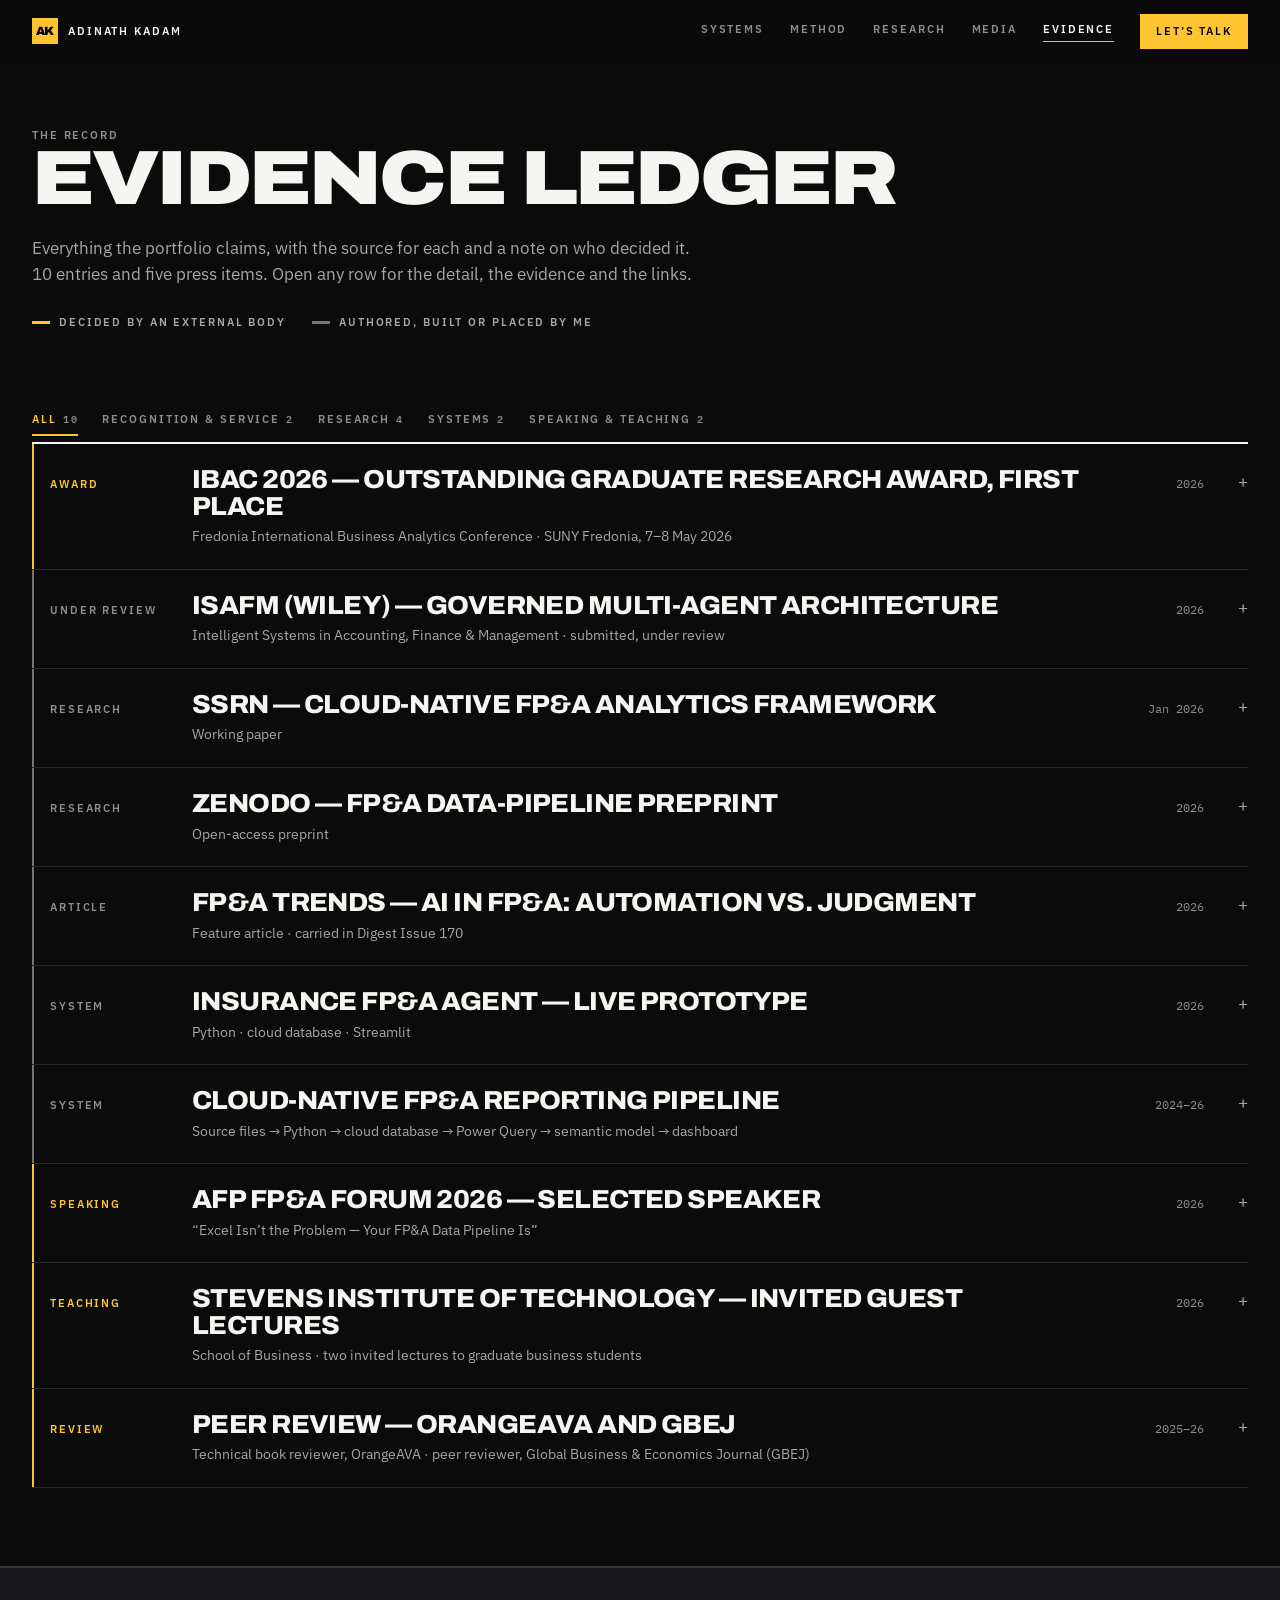
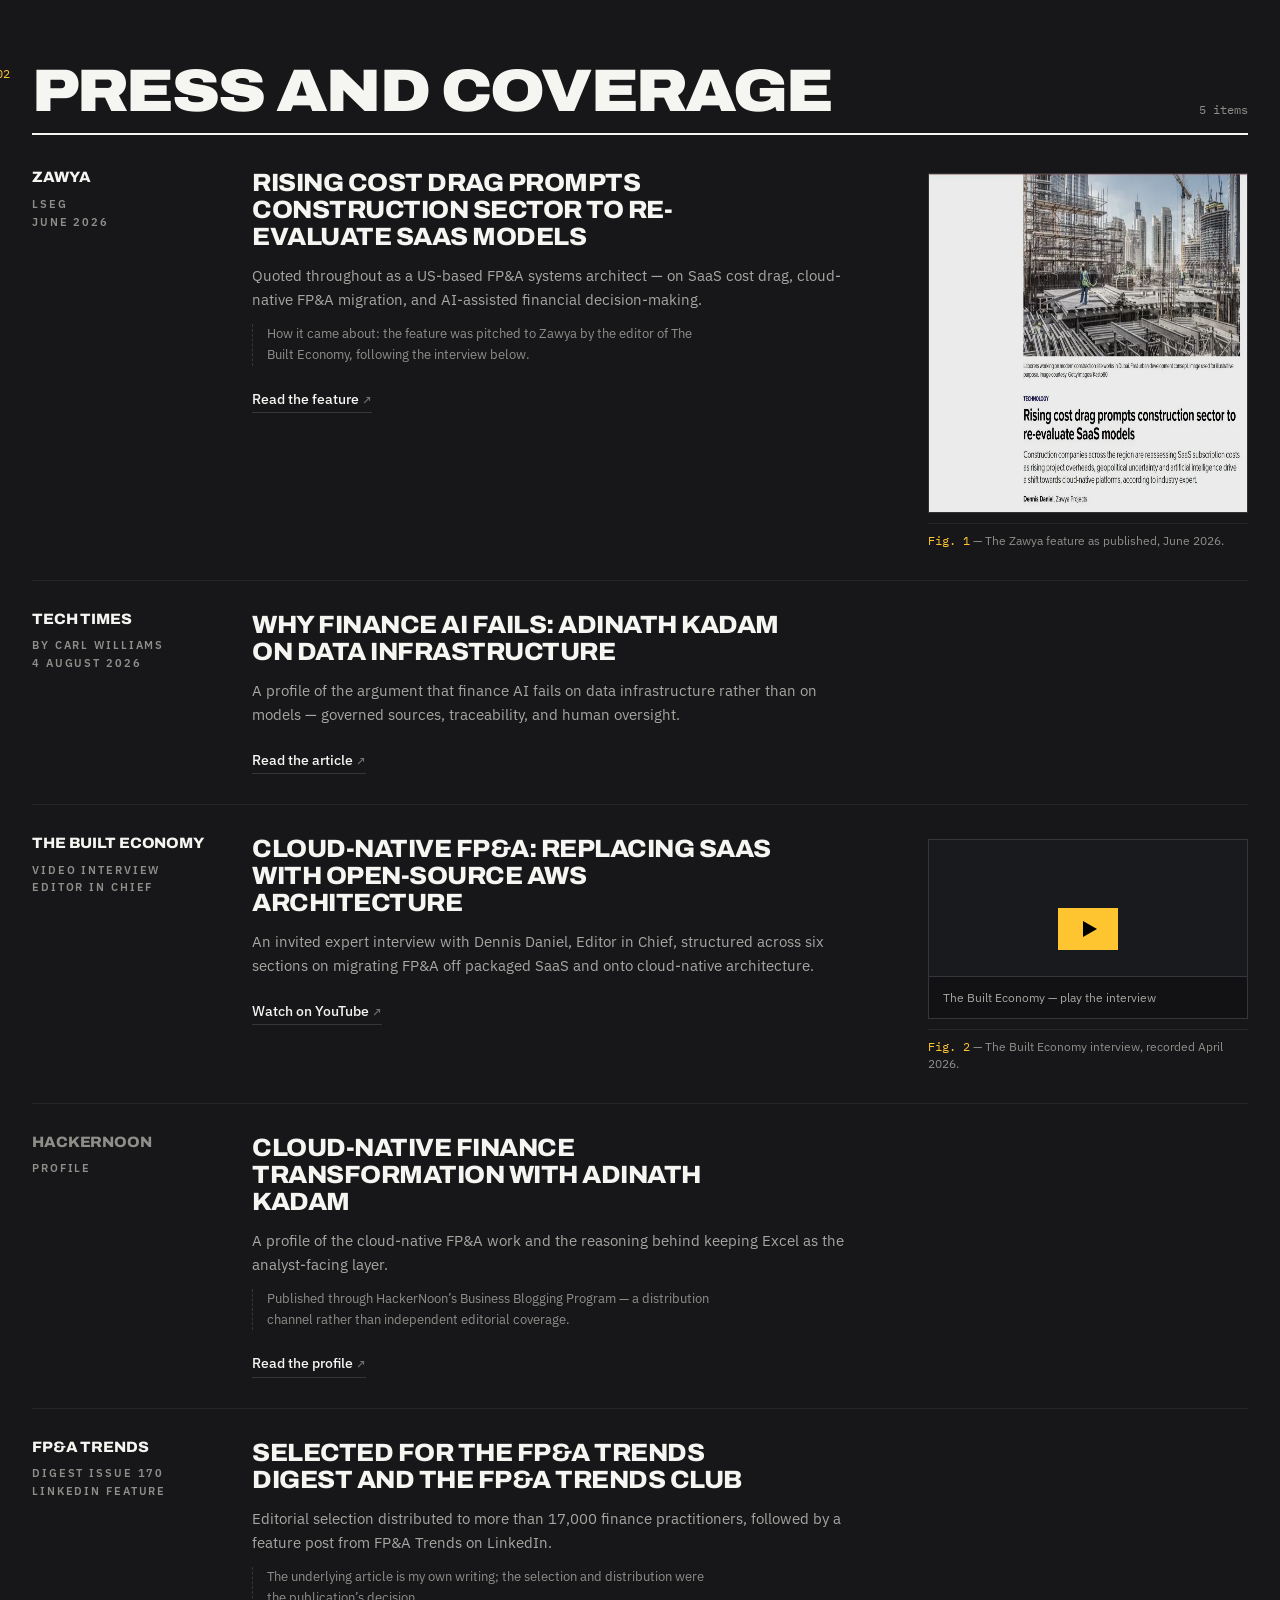
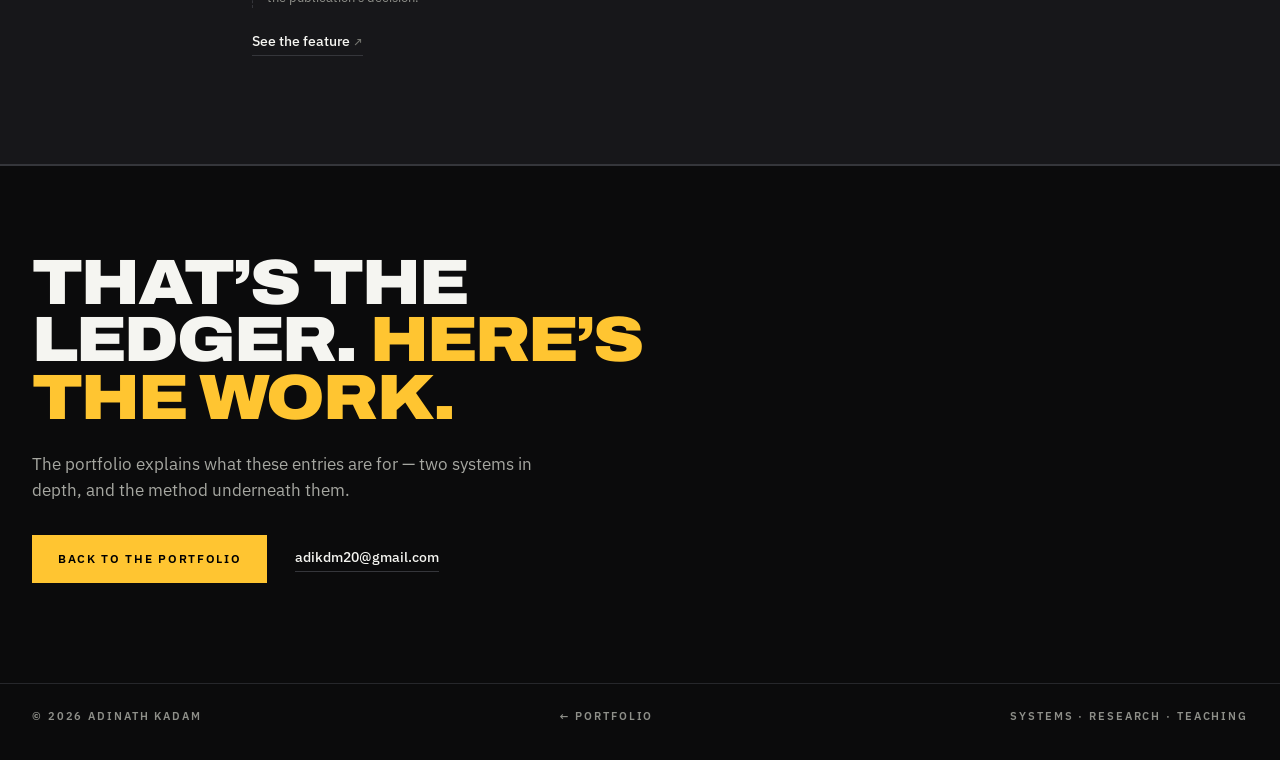
==== record.html @ e9a18063 "Rebuild portfolio: thesis-led homepage, two case studies, evidence ledger Split into index.html and " ====
<!DOCTYPE html>
<html lang="en">
<head>
<meta charset="UTF-8">
<meta name="viewport" content="width=device-width, initial-scale=1.0">
<title>Evidence ledger — Adinath Kadam</title>
<meta name="description" content="The complete record behind adinathkadam.github.io — every award, publication, system, lecture, review appointment and press item, with the evidence for each and who decided it.">
<meta name="author" content="Adinath Kadam">
<meta name="robots" content="index,follow">
<meta property="og:title" content="Evidence ledger — Adinath Kadam">
<meta property="og:description" content="Every claim on the portfolio, with its source and who decided it.">
<meta name="theme-color" content="#0B0B0C">
<!--
  ─────────────────────────────────────────────────────────────
  record.html — the evidence ledger.
  Content lives in files/data.js and is shared with index.html.
  This is where the detailed provenance belongs; the home page
  leads with relevance and links here.
  ─────────────────────────────────────────────────────────────
-->
<link rel="preconnect" href="https://fonts.googleapis.com">
<link rel="preconnect" href="https://fonts.gstatic.com" crossorigin>
<link href="https://fonts.googleapis.com/css2?family=Archivo:wdth,wght@100..125,600..900&family=IBM+Plex+Mono:wght@400;500&family=IBM+Plex+Sans:ital,wght@0,400;0,500;0,600;1,400&display=swap" rel="stylesheet">
<link rel="stylesheet" href="files/site.css">
</head>
<body>
<a class="skip" href="#main">Skip to content</a>

<nav id="nav"><div class="nav-in">
  <a href="index.html" class="mark"><i>AK</i><span>Adinath Kadam</span></a>
  <div class="nav-links">
    <a href="index.html#systems">Systems</a><a href="index.html#method">Method</a>
    <a href="index.html#research">Research</a><a href="index.html#media">Media</a>
    <a href="record.html" aria-current="page">Evidence</a>
  </div>
  <a href="index.html#contact" class="nav-cta">Let’s talk</a>
</div></nav>

<main id="main">

<div class="wrap">
  <header class="ledger-hd">
    <p class="lab">The record</p>
    <h1>Evidence ledger</h1>
    <p class="sub">Everything the portfolio claims, with the source for each and a note on who decided it. <span id="recCount">10</span> entries and five press items. Open any row for the detail, the evidence and the links.</p>
    <div class="keys">
      <span class="key"><i style="background:var(--volt)"></i>Decided by an external body</span>
      <span class="key"><i style="background:var(--chalk-3)"></i>Authored, built or placed by me</span>
    </div>
  </header>
</div>

<div class="wrap"><section class="sec" id="index-sec" style="padding-top:40px">
  <div class="filters" id="filters" role="group" aria-label="Filter the record"></div>
  <div class="index" id="index"></div>
</section></div>

<div class="band"><div class="wrap"><section class="sec" id="press">
  <div class="press-hd">
    <div><span class="idx">02</span><h2>Press and coverage</h2></div>
    <span class="cnt" id="pressCount"></span>
  </div>
  <div id="pressList"></div>
</section></div></div>

<div class="wrap"><section class="contact" id="back" style="border-top:0">
  <h2>That’s the ledger. <em>Here’s the work.</em></h2>
  <p>The portfolio explains what these entries are for — two systems in depth, and the method underneath them.</p>
  <div class="actions">
    <a href="index.html" class="act">Back to the portfolio</a>
    <a href="mailto:adikdm20@gmail.com" class="lnk">adikdm20@gmail.com</a>
  </div>
</section></div>

</main>

<footer><div class="foot-in">
  <span>© 2026 Adinath Kadam</span>
  <span><a href="index.html">← Portfolio</a></span>
  <span>Systems · Research · Teaching</span>
</div></footer>

<script src="files/data.js"></script>
<script src="files/app.js"></script>
</body>
</html>
---- files/site.css ----
/* ═══════════════════════════════════════════════════════════
   adinathkadam.github.io/Portfolio — shared stylesheet
   Loaded by index.html and record.html.

   TYPE DISCIPLINE — keep this if you edit:
   Archivo        display only, uppercase, heavy
   IBM Plex Sans  everything read as language, labels included
   IBM Plex Mono  numerals and codes only
   ═══════════════════════════════════════════════════════════ */

:root{
  --void:#0B0B0C;
  --panel:#121214;
  --panel-2:#191A1D;
  --panel-3:#1F2024;
  --line:#26272B;
  --line-2:#35363B;
  --chalk:#F5F5F1;
  --chalk-2:#A6A7A1;   /* 8.1:1  */
  --chalk-2b:#8E8F89;  /* 6.0:1 — anything under 14px */
  --chalk-3:#74756F;   /* 4.2:1 — inert marks only     */
  --volt:#FFC531;      /* 12.4:1 */
  --volt-deep:#B98708;
  --focus:#FFC531;

  --f-disp:'Archivo','Helvetica Neue',Arial,sans-serif;
  --f-sans:'IBM Plex Sans',-apple-system,BlinkMacSystemFont,'Segoe UI',sans-serif;
  --f-num:'IBM Plex Mono',ui-monospace,'SF Mono',Menlo,monospace;

  --col:1280px;
  --pad:32px;
  --lab:10.5px; --lab-t:.18em;
}

*,*::before,*::after{box-sizing:border-box;margin:0;padding:0}
html{scroll-behavior:smooth}
body{
  background:var(--void);color:var(--chalk);
  font-family:var(--f-sans);font-size:16px;line-height:1.6;
  -webkit-font-smoothing:antialiased;overflow-x:clip;
}
img{max-width:100%;display:block}
[hidden]{display:none!important}   /* .act sets display:inline-block, which would beat the UA rule */
a{color:inherit;text-decoration:none}
button{font:inherit;color:inherit;background:none;border:none;cursor:pointer}
::selection{background:var(--volt);color:#000}
:focus-visible{outline:2px solid var(--focus);outline-offset:3px}
.skip{position:absolute;left:-9999px;top:0;background:var(--panel-2);padding:12px 18px;z-index:300}
.skip:focus{left:12px;top:12px}
.wrap{max-width:var(--col);margin:0 auto;padding:0 var(--pad)}
.lab{font-size:var(--lab);font-weight:600;letter-spacing:var(--lab-t);text-transform:uppercase;color:var(--chalk-2b);line-height:1.5}
.num{font-family:var(--f-num);font-variant-numeric:tabular-nums}
.hd{font-family:var(--f-disp);font-weight:900;font-stretch:112%;text-transform:uppercase;letter-spacing:-.03em;line-height:.92}

/* ── masthead ─────────────────────────────────────────────── */
nav{position:fixed;inset:0 0 auto;z-index:200;background:rgba(11,11,12,.95);backdrop-filter:blur(12px);border-bottom:1px solid transparent;transition:border-color .2s}
nav.stuck{border-bottom-color:var(--line)}
.nav-in{max-width:var(--col);margin:0 auto;padding:14px var(--pad);display:flex;align-items:center;gap:26px}
.mark{display:flex;align-items:center;gap:10px;margin-right:auto}
.mark i{width:26px;height:26px;display:grid;place-items:center;background:var(--volt);color:#000;font-family:var(--f-disp);font-weight:900;font-size:12px;letter-spacing:-.03em;font-style:normal}
.mark span{font-size:var(--lab);font-weight:600;letter-spacing:var(--lab-t);text-transform:uppercase}
.nav-links{display:flex;gap:26px}
.nav-links a{font-size:var(--lab);font-weight:600;letter-spacing:var(--lab-t);text-transform:uppercase;color:var(--chalk-2b);padding-bottom:3px;border-bottom:1px solid transparent;transition:.16s}
.nav-links a:hover,.nav-links a[aria-current="page"]{color:var(--chalk);border-bottom-color:var(--volt)}
.nav-cta{background:var(--volt);color:#000;padding:9px 16px;font-size:var(--lab);font-weight:600;letter-spacing:var(--lab-t);text-transform:uppercase;transition:.16s}
.nav-cta:hover{background:var(--chalk)}
@media(max-width:900px){
  .nav-in{flex-wrap:wrap;padding:11px var(--pad) 0;gap:12px}
  .nav-links{order:3;width:100%;gap:18px;overflow-x:auto;padding:10px var(--pad);margin:0 calc(var(--pad) * -1);scrollbar-width:none;
    -webkit-mask-image:linear-gradient(to right,#000 88%,transparent);mask-image:linear-gradient(to right,#000 88%,transparent)}
  .nav-links::-webkit-scrollbar{display:none}
  .nav-links a{white-space:nowrap}
  .nav-links a.wide-only{display:none}
  .nav-links.at-end{-webkit-mask-image:none;mask-image:none}
}
@media(max-width:600px){:root{--pad:20px}}

/* ── actions ──────────────────────────────────────────────── */
.act{display:inline-block;background:var(--volt);color:#000;padding:14px 26px;font-size:12px;font-weight:600;letter-spacing:.14em;text-transform:uppercase;transition:.16s}
.act:hover{background:var(--chalk)}
.act.ghost{background:none;color:var(--chalk);box-shadow:inset 0 0 0 1px rgba(255,197,49,.72)}
.act.ghost:hover{box-shadow:inset 0 0 0 1px var(--volt);color:var(--volt)}
.lnk{display:inline-block;font-size:14px;font-weight:500;border-bottom:1px solid var(--line-2);padding-bottom:2px;transition:.16s}
.lnk:hover{color:var(--volt);border-bottom-color:var(--volt)}
.lnk .x{color:var(--chalk-3);font-size:12px}
.lnk:hover .x{color:var(--volt)}
.actions{display:flex;flex-wrap:wrap;gap:14px 28px;align-items:center}

/* ── section furniture ────────────────────────────────────── */
section{scroll-margin-top:78px}
@media(max-width:900px){section{scroll-margin-top:118px}}
.sec{padding:96px 0 78px}
.sec-hd{position:relative;margin-bottom:40px}
.sec-hd .idx{font-family:var(--f-num);font-size:12px;color:var(--volt);display:block;margin-bottom:12px}
@media(min-width:1160px){.sec-hd .idx{position:absolute;left:-36px;top:8px;margin:0}}
.sec-hd h2{font-family:var(--f-disp);font-weight:900;font-stretch:112%;text-transform:uppercase;font-size:clamp(30px,5vw,60px);line-height:.92;letter-spacing:-.03em;max-width:18ch}
.sec-hd .sub{font-size:15.5px;color:var(--chalk-2);max-width:62ch;margin-top:16px}
@media(max-width:700px){.sec{padding:62px 0 50px}}
.band{background:#17171A;border-block:2px solid var(--line-2)}

/* ── figures ──────────────────────────────────────────────── */
.fg{margin:0;max-width:540px}
.fg img{width:auto;max-width:100%;max-height:340px;border:1px solid var(--line-2);filter:saturate(.85) brightness(.92)}
.fg figcaption{margin-top:10px;font-size:12px;color:var(--chalk-2b);line-height:1.45;padding-top:8px;border-top:1px solid var(--line)}
.fg figcaption b{font-family:var(--f-num);font-weight:400;color:var(--volt)}
.yt{position:relative;aspect-ratio:16/9;width:100%;display:block;padding:0;overflow:hidden;border:1px solid var(--line-2);background:var(--panel-2);cursor:pointer}
.yt img{width:100%;height:100%;object-fit:cover;border:0}
.yt-play{position:absolute;inset:0;display:grid;place-items:center}
.yt-play i{width:60px;height:42px;background:var(--volt);display:grid;place-items:center;transition:.16s}
.yt-play i::after{content:"";width:0;height:0;border-style:solid;border-width:8px 0 8px 14px;border-color:transparent transparent transparent #000;margin-left:3px}
.yt:hover .yt-play i{transform:scale(1.08)}
.yt-fallback{display:none;position:absolute;left:0;right:0;bottom:0;padding:11px 14px;font-size:12px;color:var(--chalk-2);background:var(--panel);border-top:1px solid var(--line-2);text-align:left}
.yt.nothumb .yt-fallback{display:block}
.video{position:relative;aspect-ratio:16/9;border:1px solid var(--line-2);background:#000;max-width:540px}
.video iframe{position:absolute;inset:0;width:100%;height:100%;border:0}

/* ── footer ───────────────────────────────────────────────── */
footer{border-top:1px solid var(--line);margin-top:60px}
.foot-in{max-width:var(--col);margin:0 auto;padding:24px var(--pad) 36px;display:flex;flex-wrap:wrap;gap:12px 26px;justify-content:space-between;font-size:var(--lab);font-weight:600;letter-spacing:var(--lab-t);text-transform:uppercase;color:var(--chalk-2b)}
.foot-in a:hover{color:var(--volt)}

@media(prefers-reduced-motion:reduce){
  *,*::before,*::after{transition:none!important;animation:none!important}
  html{scroll-behavior:auto}
}

/* ═══ HOME ═════════════════════════════════════════════════ */

/* hero — the thesis leads, the name identifies */
.hero{position:relative}
.hero-stage{position:relative;overflow:hidden;padding:118px 0 68px}
.hero-stage>.wrap{position:relative;z-index:1}
.hero-copy{max-width:min(63%,780px)}
.hero h1{
  font-family:var(--f-disp);font-weight:900;font-stretch:116%;text-transform:uppercase;
  font-size:clamp(34px,5vw,64px);line-height:.95;letter-spacing:-.03em;margin:18px 0 0;
}
.hero h1 em{font-style:normal;color:var(--volt)}
.byline{margin-top:26px;padding-top:16px;border-top:1px solid var(--line)}
.byline .who{font-family:var(--f-disp);font-weight:800;font-stretch:104%;text-transform:uppercase;font-size:clamp(15px,1.5vw,19px);letter-spacing:-.01em}
.byline .what{margin-top:7px;font-size:14px;color:var(--chalk-2)}
.hero-lead{margin-top:22px;font-size:17.5px;line-height:1.55;color:var(--chalk-2);max-width:56ch}
.hero-lead b{color:var(--chalk);font-weight:500}
.hero-foot{display:flex;flex-wrap:wrap;gap:30px 52px;align-items:center;margin-top:34px}
.creds{list-style:none;display:grid;gap:8px;border-left:2px solid var(--volt);padding-left:16px}
.creds li{font-size:13.5px;color:var(--chalk-2);line-height:1.35}
.creds b{display:block;font-size:var(--lab);font-weight:600;letter-spacing:var(--lab-t);text-transform:uppercase;color:var(--chalk)}
.figure-plate{position:absolute;right:0;top:0;bottom:0;width:min(50%,700px);z-index:0;overflow:hidden}
.figure-plate img{
  width:100%;height:100%;object-fit:cover;object-position:58% 14%;
  filter:grayscale(1) contrast(1.2) brightness(.58);
  -webkit-mask-image:linear-gradient(to right,transparent 0,#000 50%);
  mask-image:linear-gradient(to right,transparent 0,#000 50%);
}
.figure-plate::after{content:"";position:absolute;inset:0;pointer-events:none;
  background:linear-gradient(to bottom,var(--void) 0,transparent 20%,transparent 74%,var(--void) 100%)}
@media(max-width:980px){
  .hero-stage{display:flex;flex-direction:column;padding:100px 0 44px}
  .hero-copy{max-width:none}
  .figure-plate{position:static;order:-1;width:100%;height:auto;aspect-ratio:1/1;max-height:460px;margin-bottom:28px}
  .figure-plate img{height:100%;object-position:57% 14%;-webkit-mask-image:none;mask-image:none}
  .figure-plate::after{background:linear-gradient(to bottom,transparent 74%,var(--void) 100%)}
}

/* case studies */
.case{padding:88px 0;border-top:1px solid var(--line)}
.case:first-of-type{border-top:0}
.case-hd{display:grid;grid-template-columns:minmax(0,1fr) auto;gap:20px;align-items:end;margin-bottom:8px}
.case-no{font-family:var(--f-num);font-size:12px;color:var(--volt);display:block;margin-bottom:12px}
.case h3{font-family:var(--f-disp);font-weight:900;font-stretch:112%;text-transform:uppercase;font-size:clamp(26px,3.6vw,44px);line-height:.94;letter-spacing:-.028em;max-width:20ch}
.case-status{font-size:var(--lab);font-weight:600;letter-spacing:var(--lab-t);text-transform:uppercase;color:var(--volt);white-space:nowrap;padding-bottom:6px}
.case-dek{font-size:17px;color:var(--chalk-2);max-width:64ch;margin-top:18px;padding-top:18px;border-top:1px solid var(--line)}
.case-body{display:grid;grid-template-columns:minmax(0,1.5fr) minmax(0,.78fr);gap:56px;margin-top:44px;align-items:start}
.case-body>*{min-width:0}
.beat{min-width:0}
.beat{margin-bottom:34px}
.beat:last-child{margin-bottom:0}
.beat h4{font-size:var(--lab);font-weight:600;letter-spacing:var(--lab-t);text-transform:uppercase;color:var(--volt);margin-bottom:12px}
.beat p{color:var(--chalk-2);max-width:60ch;margin-bottom:12px}
.beat p:last-child{margin-bottom:0}
.beat b{color:var(--chalk);font-weight:500}
.beat ul{list-style:none;display:grid;gap:12px;max-width:60ch}
.beat li{color:var(--chalk-2);padding-left:20px;position:relative}
.beat li::before{content:"";position:absolute;left:0;top:.62em;width:10px;height:1px;background:var(--volt)}
.beat li b{display:block;color:var(--chalk);font-weight:500;margin-bottom:2px}
.case-side{display:grid;gap:26px;position:sticky;top:100px}
.spec{border-top:1px solid var(--chalk)}
.spec .r{display:grid;grid-template-columns:auto 1fr;gap:16px;align-items:baseline;padding:11px 0;border-bottom:1px solid var(--line)}
.spec .k{font-size:var(--lab);font-weight:600;letter-spacing:var(--lab-t);text-transform:uppercase;color:var(--chalk-2b);white-space:nowrap}
.spec .v{font-size:13.5px;text-align:right;color:var(--chalk)}
@media(max-width:700px){
  .case-hd{grid-template-columns:1fr;gap:10px;align-items:start}
  .case-status{padding-bottom:0}
}
@media(max-width:980px){
  .case-body{grid-template-columns:minmax(0,1fr);gap:36px}
  .case-side{position:static}
  .case{padding:60px 0}
}

/* how I work — five layers, responsibility / control / output */
.layers{display:grid;grid-template-columns:repeat(5,1fr);gap:1px;background:var(--line);border-block:1px solid var(--line)}
.layer{
  background:var(--panel);padding:22px 20px 46px;text-align:left;width:100%;
  display:flex;flex-direction:column;align-items:stretch;justify-content:flex-start;
  border-top:2px solid transparent;position:relative;
  transition:background .2s ease,border-color .2s ease,transform .2s ease;
}
.layer:hover,.layer[aria-expanded="true"]{background:var(--panel-3);border-top-color:var(--volt);transform:translateY(-4px)}
.layer .n{font-family:var(--f-num);font-size:11px;color:var(--volt)}
.layer .n::after{content:" →";color:var(--chalk-3)}
.layer:last-child .n::after{content:""}
.layer h3{margin-top:10px;font-family:var(--f-disp);font-weight:800;font-stretch:104%;text-transform:uppercase;font-size:15px;letter-spacing:-.008em;line-height:1.1}
.layer .role{margin-top:12px;font-size:13.5px;color:var(--chalk-2);line-height:1.45}
.layer-more{display:grid;grid-template-rows:0fr;transition:grid-template-rows .3s ease}
.layer[aria-expanded="true"] .layer-more{grid-template-rows:1fr}
.layer-more>div{overflow:hidden;visibility:hidden;transition:visibility 0s .3s}
.layer[aria-expanded="true"] .layer-more>div{visibility:visible;transition-delay:0s}
.layer-more dl{margin-top:16px;padding-top:14px;border-top:1px solid var(--line-2);display:grid;gap:12px}
.layer-more dt{font-size:var(--lab);font-weight:600;letter-spacing:var(--lab-t);text-transform:uppercase;color:var(--chalk-2b)}
.layer-more dd{font-size:13px;color:var(--chalk);line-height:1.45;margin-top:3px}
.layer .cue{position:absolute;right:16px;bottom:16px;font-family:var(--f-num);font-size:14px;color:var(--chalk-2b);line-height:1}
.layer[aria-expanded="true"] .cue{color:var(--volt)}
.layers-note{margin-top:20px;font-size:12.5px;color:var(--chalk-2b)}
@media(max-width:1040px){
  .layers{grid-template-columns:1fr 1fr}
  .layer .n::after{content:""}
}
@media(max-width:600px){.layers{grid-template-columns:1fr}}

/* condensed lists on the home page */
.list{border-top:2px solid var(--chalk)}
.list-row{display:grid;grid-template-columns:118px minmax(0,1fr) auto;gap:24px;align-items:baseline;padding:20px 0 20px 18px;border-bottom:1px solid var(--line);position:relative}
.list-row[data-ext="1"]{box-shadow:inset 2px 0 0 var(--volt)}
.list-row[data-ext="0"]{box-shadow:inset 2px 0 0 var(--chalk-3)}
.list-kind{font-size:var(--lab);font-weight:600;letter-spacing:var(--lab-t);text-transform:uppercase;color:var(--volt);padding-top:5px}
.list-row[data-ext="0"] .list-kind{color:var(--chalk-2b)}
.list-t{font-family:var(--f-disp);font-weight:800;font-stretch:104%;text-transform:uppercase;font-size:clamp(17px,1.8vw,22px);line-height:1.06;letter-spacing:-.018em}
.list-t .dek{display:block;font-family:var(--f-sans);font-weight:400;text-transform:none;letter-spacing:0;font-size:13.5px;color:var(--chalk-2);margin-top:7px;line-height:1.45}
.list-year{font-family:var(--f-num);font-size:12px;color:var(--chalk-2b);white-space:nowrap;padding-top:5px}
.list-foot{margin-top:26px;display:flex;flex-wrap:wrap;gap:14px 28px;align-items:center}
@media(max-width:760px){
  .list-row{grid-template-columns:minmax(0,1fr) auto;gap:6px 14px;padding:18px 0 18px 14px}
  .list-kind{grid-row:1;grid-column:1;padding-top:0}
  .list-year{grid-row:1;grid-column:2;padding-top:0}
  .list-t{grid-row:2;grid-column:1/3}
}

/* media strip */
.media{display:grid;grid-template-columns:repeat(3,1fr);gap:1px;background:var(--line);border-block:1px solid var(--line)}
.media a{background:var(--panel);padding:24px 22px 26px;display:block;transition:background .18s}
.media a:hover{background:var(--panel-3)}
.media .outlet{font-family:var(--f-disp);font-weight:800;font-stretch:104%;text-transform:uppercase;font-size:15px;letter-spacing:-.008em}
.media .meta{margin-top:8px;font-size:var(--lab);font-weight:600;letter-spacing:var(--lab-t);text-transform:uppercase;color:var(--chalk-2b)}
.media .head{margin-top:14px;font-size:15px;color:var(--chalk-2);line-height:1.45}
.media .go{margin-top:16px;font-size:var(--lab);font-weight:600;letter-spacing:var(--lab-t);text-transform:uppercase;color:var(--volt)}
@media(max-width:900px){.media{grid-template-columns:1fr}}

/* background */
.bio{display:grid;grid-template-columns:minmax(0,1.4fr) minmax(0,.8fr);gap:56px;align-items:start}
.bio>*{min-width:0}
.bio p{color:var(--chalk-2);margin-bottom:14px;max-width:60ch}
.bio p:last-child{margin-bottom:0}
.bio b{color:var(--chalk);font-weight:500}
@media(max-width:900px){.bio{grid-template-columns:1fr;gap:34px}}

/* contact */
.contact{padding:88px 0 40px;border-top:2px solid var(--line-2)}
.contact h2{font-family:var(--f-disp);font-weight:900;font-stretch:112%;text-transform:uppercase;font-size:clamp(30px,5.2vw,64px);line-height:.9;letter-spacing:-.03em;max-width:16ch}
.contact h2 em{font-style:normal;color:var(--volt)}
.contact p{margin-top:24px;color:var(--chalk-2);max-width:50ch;font-size:16.5px}
.contact .actions{margin-top:32px}

/* ═══ RECORD (evidence ledger) ═════════════════════════════ */
.ledger-hd{padding:128px 0 0}
.ledger-hd h1{font-family:var(--f-disp);font-weight:900;font-stretch:116%;text-transform:uppercase;font-size:clamp(34px,6vw,80px);line-height:.9;letter-spacing:-.032em}
.ledger-hd .sub{margin-top:22px;font-size:16.5px;color:var(--chalk-2);max-width:66ch}
.keys{display:flex;flex-wrap:wrap;gap:8px 26px;margin:26px 0 0}
.key{display:inline-flex;align-items:center;gap:9px;font-size:var(--lab);font-weight:600;letter-spacing:var(--lab-t);text-transform:uppercase;color:var(--chalk-2)}
.key i{width:18px;height:3px;display:inline-block}
.filters{display:flex;flex-wrap:wrap;gap:0 24px;margin:34px 0 6px}
.filt{font-size:var(--lab);font-weight:600;letter-spacing:var(--lab-t);text-transform:uppercase;color:var(--chalk-2b);padding:6px 0;border-bottom:2px solid transparent;transition:.16s}
.filt:hover{color:var(--chalk)}
.filt[aria-pressed="true"]{color:var(--volt);border-bottom-color:var(--volt)}
.filt .ct{font-family:var(--f-num);font-size:10px;margin-left:6px;color:var(--chalk-2b)}
@media(max-width:480px){.filt{font-size:var(--lab)}.filters{gap:0 15px}}

.index{border-top:2px solid var(--chalk)}
.item{border-bottom:1px solid var(--line)}
.item[data-own="0"]{box-shadow:inset 2px 0 0 var(--volt)}
.item[data-own="1"]{box-shadow:inset 2px 0 0 var(--chalk-3)}
.row{width:100%;display:grid;grid-template-columns:118px minmax(0,1fr) 86px 20px;gap:24px;align-items:baseline;padding:22px 0 22px 18px;text-align:left;position:relative;transition:padding-left .3s cubic-bezier(.2,.7,.3,1)}
.row::after{content:"";position:absolute;left:0;right:0;bottom:-1px;height:1px;background:var(--volt);transform:scaleX(0);transform-origin:left;transition:transform .35s cubic-bezier(.2,.7,.3,1)}
.item[data-own="1"] .row::after{background:var(--chalk-3)}
.row:hover::after,.item.open .row::after{transform:scaleX(1)}
.row:hover{padding-left:26px}
.row-kind{font-size:var(--lab);font-weight:600;letter-spacing:var(--lab-t);text-transform:uppercase;color:var(--volt);padding-top:6px}
.item[data-own="1"] .row-kind{color:var(--chalk-2b)}
.row-title{font-family:var(--f-disp);font-weight:800;font-stretch:104%;text-transform:uppercase;font-size:clamp(19px,2.1vw,26px);line-height:1.02;letter-spacing:-.022em}
.row-title .dek{display:block;font-family:var(--f-sans);font-weight:400;text-transform:none;letter-spacing:0;font-size:13.5px;color:var(--chalk-2);margin-top:8px;line-height:1.45}
.row-year{font-family:var(--f-num);font-size:12px;color:var(--chalk-2b);text-align:right;padding-top:6px}
.row-mark{justify-self:end;padding-top:4px;color:var(--chalk-2);font-family:var(--f-num);font-size:17px;line-height:1;transition:color .16s}
.row:hover .row-mark,.item.open .row-mark{color:var(--volt)}
.panel{display:grid;grid-template-rows:0fr;transition:grid-template-rows .36s cubic-bezier(.2,.7,.3,1)}
.item.open .panel{grid-template-rows:1fr}
.panel-in{overflow:hidden;visibility:hidden;transition:visibility 0s .36s}
.item.open .panel-in{visibility:visible;transition-delay:0s}
.panel-pad{display:grid;grid-template-columns:118px minmax(0,1fr) 106px;gap:24px;padding:0 0 34px 18px}
.panel-body{max-width:62ch}
.panel-body p{color:var(--chalk-2);font-size:15.5px;margin-bottom:16px}
.ev{border-left:2px solid var(--volt);padding:2px 0 2px 16px;margin-bottom:20px;font-size:14px;max-width:58ch}
.item[data-own="1"] .ev{border-left-color:var(--chalk-3)}
.ev span{display:block;font-size:var(--lab);font-weight:600;letter-spacing:var(--lab-t);text-transform:uppercase;color:var(--chalk-2b);margin-bottom:4px}
.panel-body .fg{margin:20px 0}
.note{font-size:12.5px;color:var(--chalk-2b);margin-top:16px;max-width:58ch}
@media(max-width:760px){
  .row{grid-template-columns:minmax(0,1fr) auto;gap:6px 14px;padding:18px 0 18px 14px}
  .row:hover{padding-left:14px}
  .row-kind{grid-row:1;grid-column:1;padding-top:0}
  .row-year{grid-row:1;grid-column:2;padding-top:0}
  .row-title{grid-row:2;grid-column:1}
  .row-mark{grid-row:2;grid-column:2;align-self:start;padding:4px 0 0 14px}
  .panel-pad{grid-template-columns:1fr;padding:0 0 26px 14px}
}

/* press clippings */
.press-hd{position:relative;display:grid;grid-template-columns:minmax(0,1fr) auto;gap:22px;align-items:end;padding-bottom:14px;border-bottom:2px solid var(--chalk);margin-bottom:4px}
.press-hd h2{font-family:var(--f-disp);font-weight:900;font-stretch:112%;text-transform:uppercase;font-size:clamp(30px,5vw,60px);line-height:.92;letter-spacing:-.03em}
.press-hd .idx{font-family:var(--f-num);font-size:12px;color:var(--volt);display:block;margin-bottom:12px}
@media(min-width:1160px){.press-hd .idx{position:absolute;left:-36px;top:0;margin:0}}
.press-hd .cnt{font-family:var(--f-num);font-size:12px;color:var(--chalk-2b);white-space:nowrap}
.clip{display:grid;grid-template-columns:184px minmax(0,1fr);gap:36px;padding:30px 0;border-bottom:1px solid var(--line);align-items:start}
.clip.has-fig{grid-template-columns:184px minmax(0,1fr) 320px}
.clip:last-child{border-bottom:0}
.clip-fig{padding-top:4px}
.clip-outlet{font-family:var(--f-disp);font-weight:800;font-stretch:104%;text-transform:uppercase;font-size:15px;letter-spacing:-.008em;line-height:1.1}
.clip.channel .clip-outlet{color:var(--chalk-2b)}
.clip-meta{margin-top:10px;font-size:var(--lab);font-weight:600;letter-spacing:var(--lab-t);text-transform:uppercase;color:var(--chalk-2b);line-height:1.7}
.clip-meta span{display:block}
.clip-head{font-family:var(--f-disp);font-weight:800;font-stretch:104%;font-size:clamp(19px,2.2vw,25px);line-height:1.08;letter-spacing:-.02em;text-transform:uppercase;max-width:34ch}
.clip-desc{font-size:15px;color:var(--chalk-2);margin-top:14px;max-width:66ch}
.clip-flag{font-size:13px;color:var(--chalk-2b);margin-top:12px;max-width:58ch;border-left:1px dashed var(--line-2);padding-left:14px}
.clip-foot{margin-top:20px}
@media(max-width:1120px){.clip.has-fig{grid-template-columns:184px minmax(0,1fr)}.clip-fig{grid-column:2}}
@media(max-width:860px){.clip,.clip.has-fig{grid-template-columns:1fr;gap:14px;padding:24px 0}.clip-fig{grid-column:1}}

/* reference architecture diagram (used on both pages) */
.diagram{margin:0}
.diagram-hd{display:flex;justify-content:space-between;align-items:baseline;gap:20px;padding-bottom:12px;border-bottom:1px solid var(--chalk)}
.diagram-hd .t{font-size:var(--lab);font-weight:600;letter-spacing:var(--lab-t);text-transform:uppercase}
.diagram-hd .c{font-size:12.5px;color:var(--chalk-2b)}
.flow{display:flex;overflow-x:auto;border-bottom:1px solid var(--line);scrollbar-width:none}
.flow::-webkit-scrollbar{display:none}
@media(max-width:900px){.flow{-webkit-mask-image:linear-gradient(to right,#000 86%,transparent);mask-image:linear-gradient(to right,#000 86%,transparent)}}
.flow.at-end{-webkit-mask-image:none!important;mask-image:none!important}
.stg{flex:1 0 auto;min-width:130px;padding:20px 20px 24px;border-left:1px solid var(--line);position:relative}
.stg:first-child{border-left:0;padding-left:0}
.stg .n{font-family:var(--f-num);font-size:11px;color:var(--volt)}
.stg .t{margin-top:9px;font-size:14px;font-weight:500;line-height:1.25}
.stg .d{margin-top:5px;font-size:12.5px;color:var(--chalk-2b);line-height:1.4}
.stg::after{content:"";position:absolute;right:-4px;top:19px;width:7px;height:7px;border-top:1px solid var(--volt);border-right:1px solid var(--volt);transform:rotate(45deg)}
.stg:last-child::after{display:none}
.diagram-ft{margin-top:12px;font-size:12.5px;color:var(--chalk-2b);max-width:74ch}
@media(max-width:560px){.diagram-hd{display:block}.diagram-hd .c{display:block;margin-top:6px}}
.desk-hide{display:none}
@media(max-width:900px){.desk-hide{display:inline}}

/* ═══ INTERACTIVE — quiz + reconciliation drill ════════════ */
:root{ --flag:#E2685A; }   /* wrong / mismatch, 6.0:1 on the ground */

.play{display:grid;grid-template-columns:minmax(0,1fr) minmax(0,1.15fr);gap:1px;background:var(--line);border-block:1px solid var(--line)}
.play>div{background:var(--panel);padding:28px 26px 30px;min-width:0;display:flex;flex-direction:column}
.play-hd{display:flex;justify-content:space-between;align-items:baseline;gap:16px;padding-bottom:12px;border-bottom:1px solid var(--line-2);margin-bottom:20px}
.play-hd h3{font-family:var(--f-disp);font-weight:800;font-stretch:104%;text-transform:uppercase;font-size:17px;letter-spacing:-.012em}
.play-hd .meta{font-family:var(--f-num);font-size:11px;color:var(--chalk-2b);white-space:nowrap}
.play-intro{font-size:14px;color:var(--chalk-2);margin-bottom:20px;max-width:52ch}
@media(max-width:980px){.play{grid-template-columns:1fr}}
@media(max-width:600px){.play>div{padding:24px 20px 26px}}

/* quiz */
.q-text{font-family:var(--f-disp);font-weight:800;font-stretch:104%;font-size:19px;line-height:1.22;letter-spacing:-.014em;margin-bottom:18px}
.q-opts{display:grid;gap:8px}
.q-opt{
  text-align:left;font-size:14.5px;line-height:1.4;padding:13px 16px;
  background:var(--panel-2);box-shadow:inset 0 0 0 1px var(--line-2);
  transition:background .15s,box-shadow .15s,color .15s;
}
.q-opt:hover:not(:disabled){background:var(--panel-3);box-shadow:inset 0 0 0 1px var(--chalk-2b)}
.q-opt:disabled{cursor:default;color:var(--chalk-2b)}
.q-opt.is-right{background:rgba(255,197,49,.12);box-shadow:inset 0 0 0 2px var(--volt);color:var(--chalk)}
.q-opt.is-wrong{background:rgba(226,104,90,.1);box-shadow:inset 0 0 0 2px var(--flag);color:var(--chalk)}
.q-why{margin-top:18px;padding-left:14px;border-left:2px solid var(--volt);font-size:14px;color:var(--chalk-2);line-height:1.5}
.q-next{margin-top:20px;align-self:flex-start}
.q-final{font-family:var(--f-disp);font-weight:900;font-stretch:112%;font-size:56px;line-height:1;letter-spacing:-.03em;color:var(--chalk-2b)}
.q-final span{color:var(--volt)}
.q-verdict{margin-top:14px;font-size:16px;color:var(--chalk-2)}

/* reconciliation drill */
.g-bar{height:3px;background:var(--line-2);margin-bottom:18px;overflow:hidden}
.g-bar span{display:block;height:100%;width:0;background:var(--volt);transition:width .9s linear}
.g-table{display:grid;gap:2px;min-height:220px}
.g-head,.g-row{display:grid;grid-template-columns:minmax(0,1fr) 108px 108px;gap:10px;align-items:baseline;text-align:left}
.g-head{font-size:var(--lab);font-weight:600;letter-spacing:var(--lab-t);text-transform:uppercase;color:var(--chalk-2b);padding:0 12px 8px;border-bottom:1px solid var(--line-2);margin-bottom:4px}
.g-head span:not(:first-child),.g-row .g-v{text-align:right;font-family:var(--f-num);font-variant-numeric:tabular-nums}
.g-head span:first-child{font-family:var(--f-sans)}
.g-row{padding:9px 12px;background:var(--panel-2);font-size:13.5px;transition:background .12s,box-shadow .12s}
.g-row:hover:not(.done){background:var(--panel-3);box-shadow:inset 2px 0 0 var(--volt)}
.g-row.done{cursor:default}
.g-row.is-right{background:rgba(255,197,49,.13);box-shadow:inset 2px 0 0 var(--volt)}
.g-row.is-wrong{background:rgba(226,104,90,.1);box-shadow:inset 2px 0 0 var(--flag);color:var(--chalk-2b)}
.g-msg{margin-top:16px;font-size:13.5px;color:var(--chalk-2);min-height:2.6em;line-height:1.45}
.g-msg.ok{color:var(--volt)}
.g-msg.bad{color:var(--flag)}
.g-start{margin-top:18px;align-self:flex-start}
.g-end{display:grid;place-content:center;text-align:center;min-height:220px}
.g-final{font-family:var(--f-disp);font-weight:900;font-stretch:112%;font-size:56px;line-height:1;letter-spacing:-.03em;color:var(--chalk-2b)}
.g-final span{color:var(--volt)}
.g-verdict{margin-top:14px;font-size:15px;color:var(--chalk-2);max-width:40ch}
@media(max-width:520px){
  .g-head,.g-row{grid-template-columns:minmax(0,1fr) 84px 84px;gap:6px}
  .g-row{font-size:12.5px;padding:9px 10px}
  .g-head{padding:0 10px 8px}
}
@media(prefers-reduced-motion:reduce){.g-bar span{transition:none}}
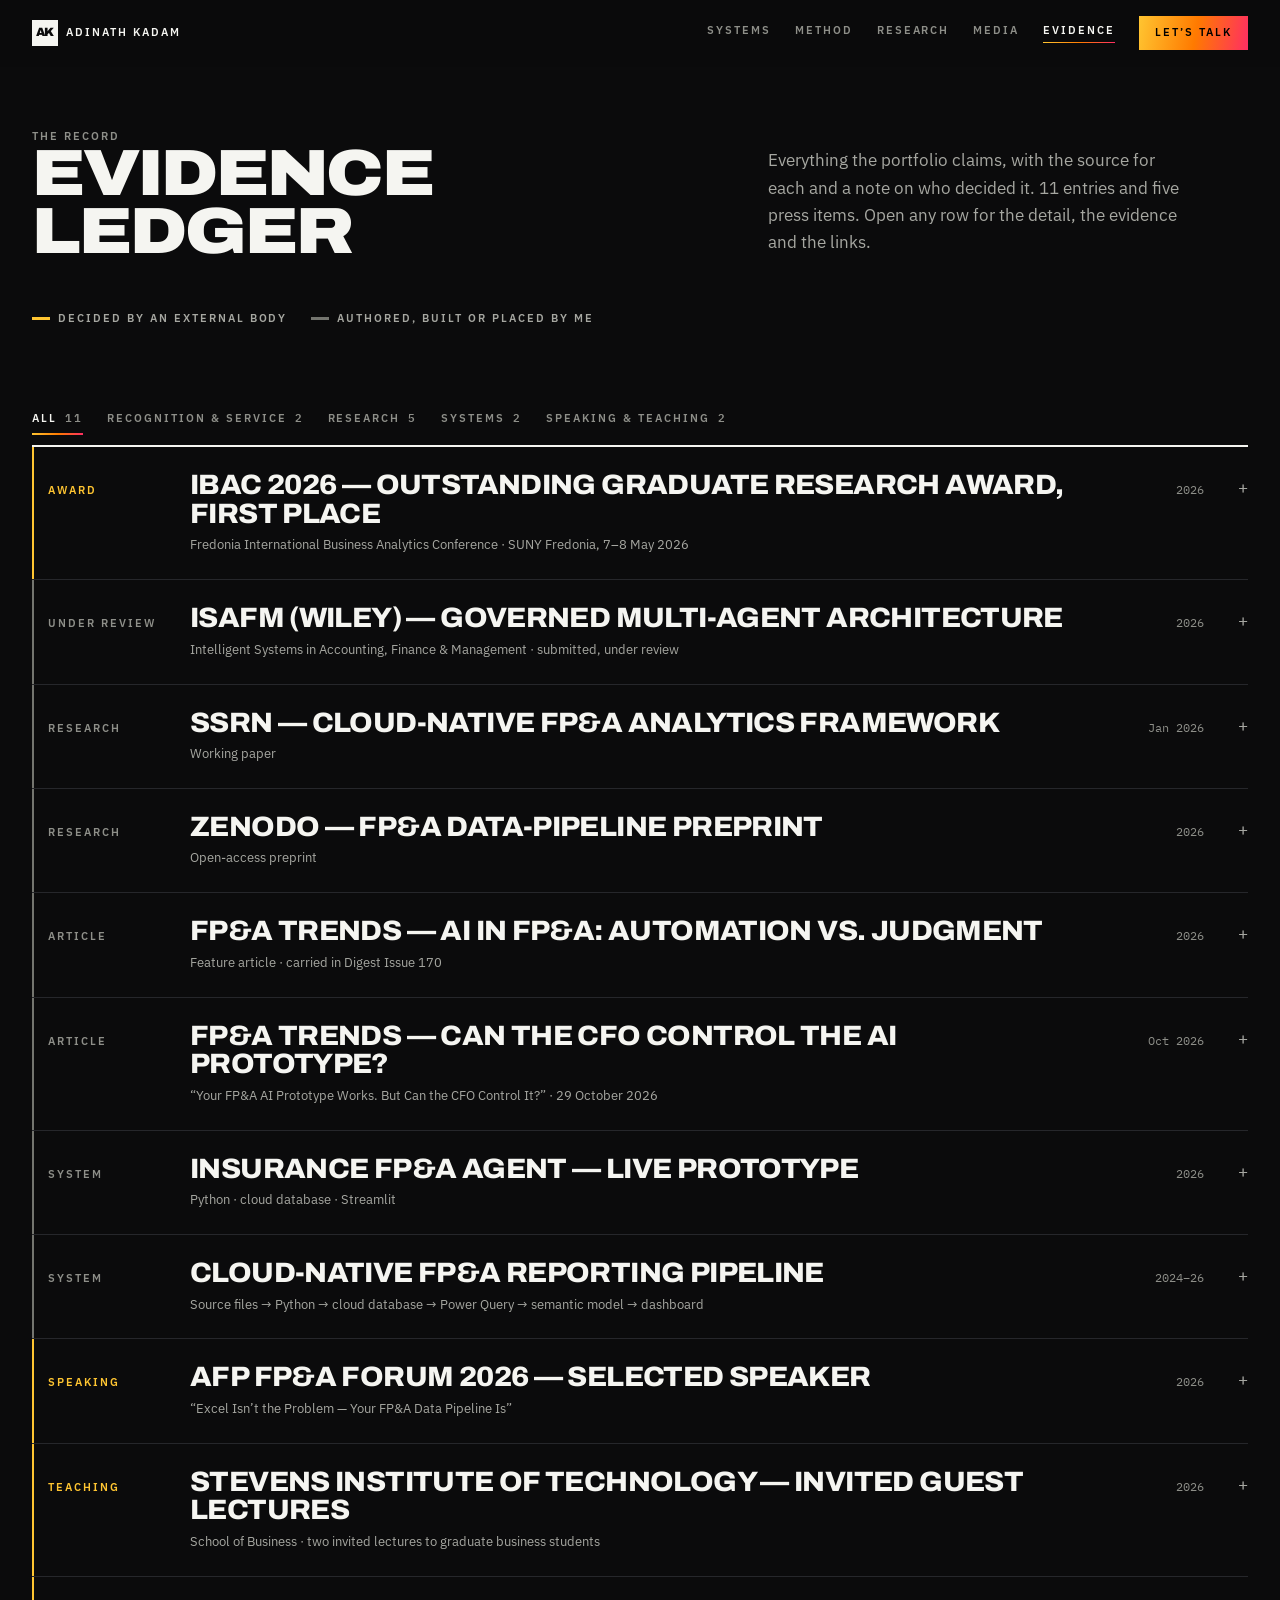
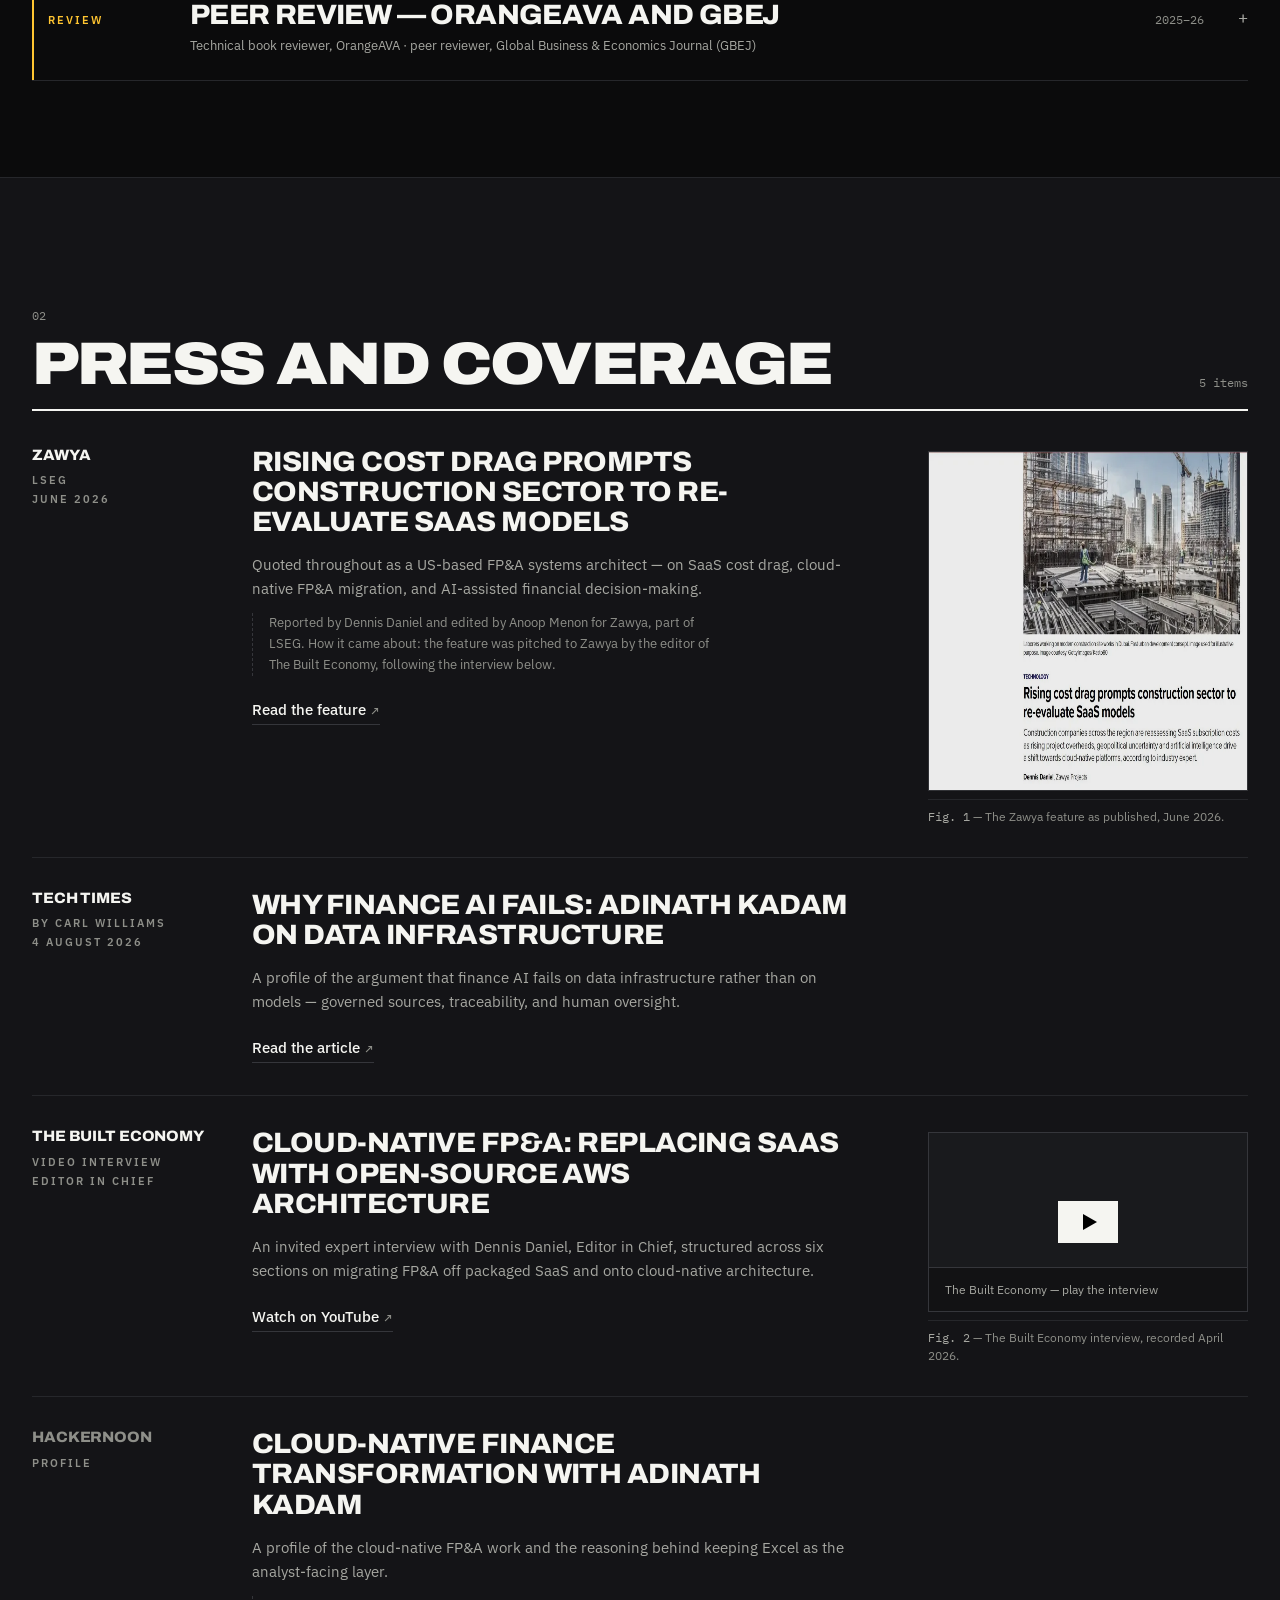
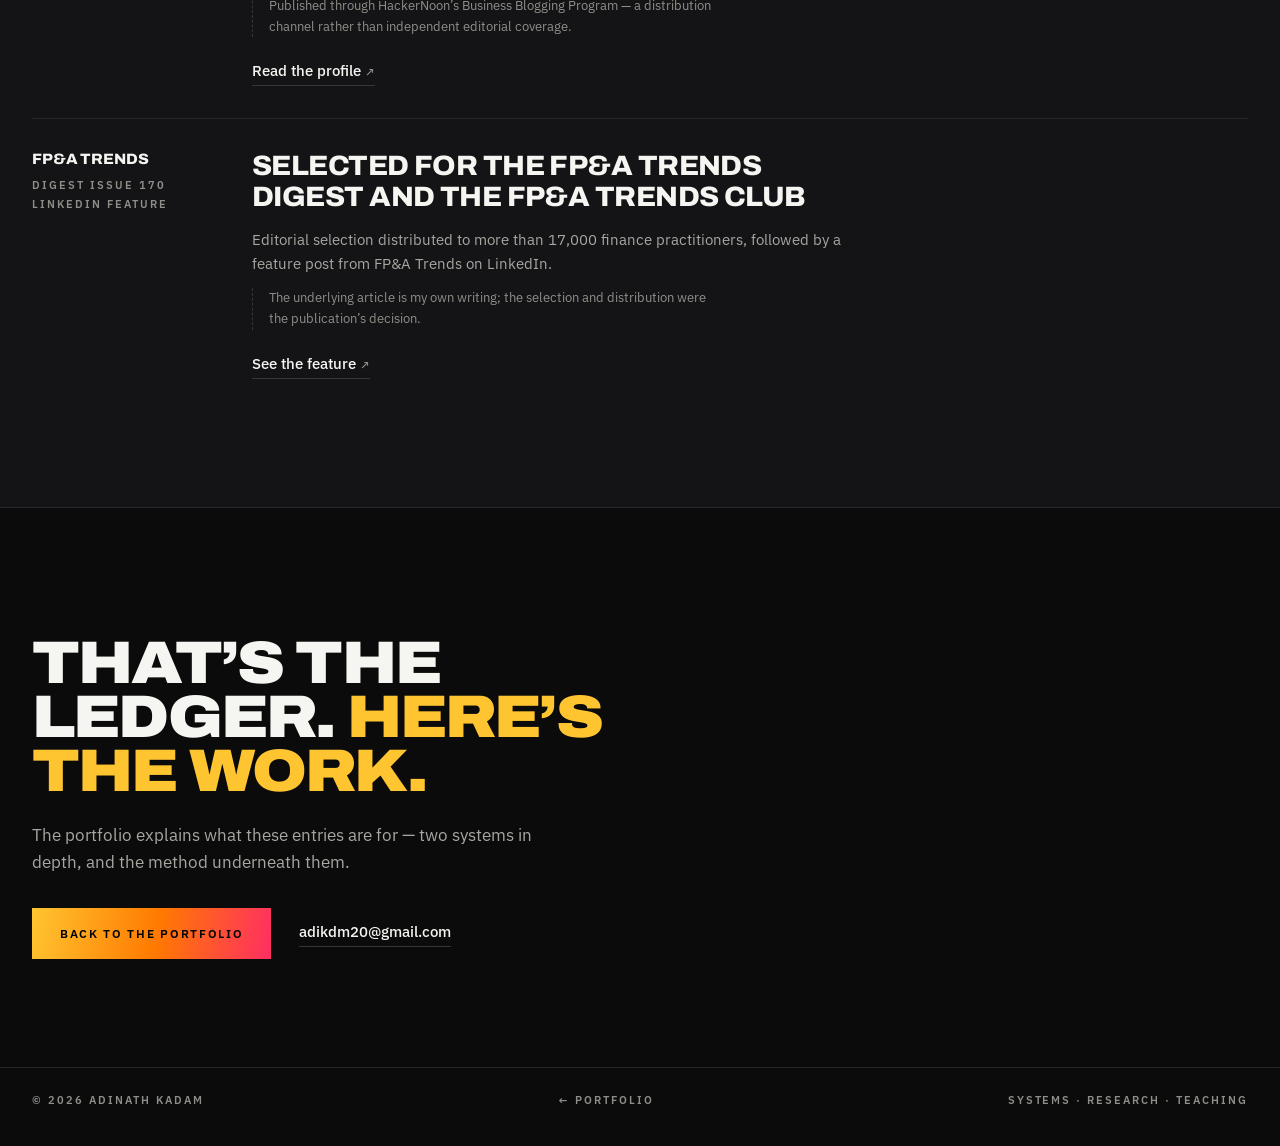
==== commit 915e382a: "Redesign the styling, add the accent gradient and the latest article Design: one type scale of nine " ====
--- a/record.html
+++ b/record.html
@@ -82,5 +82,6 @@
 
 <script src="files/data.js"></script>
 <script src="files/app.js"></script>
+<script src="files/depth.js"></script>
 </body>
 </html>
--- a/files/site.css
+++ b/files/site.css
@@ -19,9 +19,29 @@
   --chalk-2:#A6A7A1;   /* 8.1:1  */
   --chalk-2b:#8E8F89;  /* 6.0:1 — anything under 14px */
   --chalk-3:#74756F;   /* 4.2:1 — inert marks only     */
-  --volt:#FFC531;      /* 12.4:1 */
+  --volt:#FFC531;      /* 12.4:1 — the brand yellow, unchanged */
   --volt-deep:#B98708;
   --focus:#FFC531;
+
+  /* ── the accent gradient ─────────────────────────────────
+     One gradient, three stops, built out of the existing
+     yellow. It appears in exactly three places: the primary
+     call to action, one ambient glow behind the hero, and the
+     hover and active edges of cards and links. Nowhere else.
+
+     Flat --volt still means "an outside body decided this" —
+     awards, the credential rail, external sources in the
+     ledger. Meaning stays flat; interaction is the gradient.
+     Keeping those two channels apart is the whole trick. */
+  --g1:#FFC531;   /* the detected brand yellow */
+  --g2:#FF7A00;
+  --g3:#FF2E63;
+  --grad:linear-gradient(100deg,var(--g1) 0%,var(--g2) 52%,var(--g3) 100%);
+  /* hover darkens by laying 10% black over the same three
+     stops, so the gradient itself is never redefined and black
+     label text still clears 4.5:1 at the magenta end */
+  --grad-press:linear-gradient(rgba(0,0,0,.10),rgba(0,0,0,.10)),
+               linear-gradient(100deg,var(--g1) 0%,var(--g2) 52%,var(--g3) 100%);
 
   --f-disp:'Archivo','Helvetica Neue',Arial,sans-serif;
   --f-sans:'IBM Plex Sans',-apple-system,BlinkMacSystemFont,'Segoe UI',sans-serif;
@@ -29,14 +49,43 @@
 
   --col:1280px;
   --pad:32px;
-  --lab:10.5px; --lab-t:.18em;
+  --lab:11px; --lab-t:.18em;
+
+  /* ── type scale ──────────────────────────────────────────
+     Six text sizes and six display sizes. Nothing else. If a
+     size you want is not here, use the nearest one — the whole
+     point is that the page has a scale rather than opinions. */
+  --d0:clamp(17px,1.6vw,21px);
+  --d1:clamp(19px,1.9vw,24px);
+  --d2:clamp(21px,2.2vw,28px);
+  --d3:clamp(26px,3.6vw,44px);
+  --d4:clamp(32px,5vw,60px);
+  --d5:clamp(34px,5.1vw,66px);
+
+  /* ── spacing ─────────────────────────────────────────────
+     Everything is a multiple of 4. 1-3px is for hairlines and
+     optical nudges only. */
+  --s1:4px;  --s2:8px;   --s3:12px;  --s4:16px;  --s5:24px;
+  --s6:32px; --s7:48px;  --s8:64px;  --s9:96px;  --s10:128px;
+
+  /* ── motion ──────────────────────────────────────────────
+     Four durations, three curves. Enter fast and decelerate;
+     leave a touch slower. Nothing is ever `linear` except a
+     progress bar, and nothing is ever the browser default. */
+  --d-fast:120ms;    /* colour, opacity on hover      */
+  --d-base:220ms;    /* small movement                */
+  --d-slow:420ms;    /* panels, reveals               */
+  --d-arrive:700ms;  /* once-only arrivals            */
+  --e-out:cubic-bezier(.16,1,.3,1);      /* decelerate in  */
+  --e-soft:cubic-bezier(.4,0,.2,1);      /* state to state */
+  --e-firm:cubic-bezier(.65,0,.35,1);    /* both ends      */
 }
 
 *,*::before,*::after{box-sizing:border-box;margin:0;padding:0}
 html{scroll-behavior:smooth}
 body{
   background:var(--void);color:var(--chalk);
-  font-family:var(--f-sans);font-size:16px;line-height:1.6;
+  font-family:var(--f-sans);font-size:17px;line-height:1.6;
   -webkit-font-smoothing:antialiased;overflow-x:clip;
 }
 img{max-width:100%;display:block}
@@ -45,7 +94,7 @@
 button{font:inherit;color:inherit;background:none;border:none;cursor:pointer}
 ::selection{background:var(--volt);color:#000}
 :focus-visible{outline:2px solid var(--focus);outline-offset:3px}
-.skip{position:absolute;left:-9999px;top:0;background:var(--panel-2);padding:12px 18px;z-index:300}
+.skip{position:absolute;left:-9999px;top:0;background:var(--panel-2);padding:12px 16px;z-index:300}
 .skip:focus{left:12px;top:12px}
 .wrap{max-width:var(--col);margin:0 auto;padding:0 var(--pad)}
 .lab{font-size:var(--lab);font-weight:600;letter-spacing:var(--lab-t);text-transform:uppercase;color:var(--chalk-2b);line-height:1.5}
@@ -55,18 +104,17 @@
 /* ── masthead ─────────────────────────────────────────────── */
 nav{position:fixed;inset:0 0 auto;z-index:200;background:rgba(11,11,12,.95);backdrop-filter:blur(12px);border-bottom:1px solid transparent;transition:border-color .2s}
 nav.stuck{border-bottom-color:var(--line)}
-.nav-in{max-width:var(--col);margin:0 auto;padding:14px var(--pad);display:flex;align-items:center;gap:26px}
-.mark{display:flex;align-items:center;gap:10px;margin-right:auto}
-.mark i{width:26px;height:26px;display:grid;place-items:center;background:var(--volt);color:#000;font-family:var(--f-disp);font-weight:900;font-size:12px;letter-spacing:-.03em;font-style:normal}
+.nav-in{max-width:var(--col);margin:0 auto;padding:16px var(--pad);display:flex;align-items:center;gap:24px}
+.mark{display:flex;align-items:center;gap:8px;margin-right:auto}
+.mark i{width:26px;height:26px;display:grid;place-items:center;background:var(--chalk);color:var(--void);font-family:var(--f-disp);font-weight:900;font-size:12px;letter-spacing:-.03em;font-style:normal}
 .mark span{font-size:var(--lab);font-weight:600;letter-spacing:var(--lab-t);text-transform:uppercase}
-.nav-links{display:flex;gap:26px}
-.nav-links a{font-size:var(--lab);font-weight:600;letter-spacing:var(--lab-t);text-transform:uppercase;color:var(--chalk-2b);padding-bottom:3px;border-bottom:1px solid transparent;transition:.16s}
-.nav-links a:hover,.nav-links a[aria-current="page"]{color:var(--chalk);border-bottom-color:var(--volt)}
-.nav-cta{background:var(--volt);color:#000;padding:9px 16px;font-size:var(--lab);font-weight:600;letter-spacing:var(--lab-t);text-transform:uppercase;transition:.16s}
-.nav-cta:hover{background:var(--chalk)}
+.nav-links{display:flex;gap:24px}
+.nav-links a{font-size:var(--lab);font-weight:600;letter-spacing:var(--lab-t);text-transform:uppercase;color:var(--chalk-2b);padding-bottom:3px;border-bottom:1px solid transparent;transition:var(--d-fast)}
+.nav-links a:hover,.nav-links a[aria-current="page"]{color:var(--chalk);border-bottom-color:var(--chalk)}
+.nav-cta{background:var(--volt);color:#000;padding:8px 16px;font-size:var(--lab);font-weight:600;letter-spacing:var(--lab-t);text-transform:uppercase;transition:var(--d-fast)}
 @media(max-width:900px){
-  .nav-in{flex-wrap:wrap;padding:11px var(--pad) 0;gap:12px}
-  .nav-links{order:3;width:100%;gap:18px;overflow-x:auto;padding:10px var(--pad);margin:0 calc(var(--pad) * -1);scrollbar-width:none;
+  .nav-in{flex-wrap:wrap;padding:12px var(--pad) 0;gap:12px}
+  .nav-links{order:3;width:100%;gap:16px;overflow-x:auto;padding:12px var(--pad);margin:0 calc(var(--pad) * -1);scrollbar-width:none;
     -webkit-mask-image:linear-gradient(to right,#000 88%,transparent);mask-image:linear-gradient(to right,#000 88%,transparent)}
   .nav-links::-webkit-scrollbar{display:none}
   .nav-links a{white-space:nowrap}
@@ -76,48 +124,56 @@
 @media(max-width:600px){:root{--pad:20px}}
 
 /* ── actions ──────────────────────────────────────────────── */
-.act{display:inline-block;background:var(--volt);color:#000;padding:14px 26px;font-size:12px;font-weight:600;letter-spacing:.14em;text-transform:uppercase;transition:.16s}
-.act:hover{background:var(--chalk)}
-.act.ghost{background:none;color:var(--chalk);box-shadow:inset 0 0 0 1px rgba(255,197,49,.72)}
-.act.ghost:hover{box-shadow:inset 0 0 0 1px var(--volt);color:var(--volt)}
-.lnk{display:inline-block;font-size:14px;font-weight:500;border-bottom:1px solid var(--line-2);padding-bottom:2px;transition:.16s}
-.lnk:hover{color:var(--volt);border-bottom-color:var(--volt)}
-.lnk .x{color:var(--chalk-3);font-size:12px}
-.lnk:hover .x{color:var(--volt)}
-.actions{display:flex;flex-wrap:wrap;gap:14px 28px;align-items:center}
+.act{display:inline-block;background:var(--volt);color:#000;padding:16px 28px;font-size:12px;font-weight:600;
+  letter-spacing:.14em;text-transform:uppercase;
+  transition:background var(--d-fast) var(--e-soft),transform var(--d-fast) var(--e-soft)}
+.act:active{transform:translateY(1px)}
+.act.ghost:active{transform:translateY(1px)}
+.act.ghost{background:none;color:var(--chalk);box-shadow:inset 0 0 0 1px var(--line-2)}
+.act.ghost:hover{box-shadow:inset 0 0 0 1px var(--chalk);color:var(--chalk)}
+.lnk{display:inline-block;font-size:15px;font-weight:500;border-bottom:1px solid var(--line-2);padding-bottom:2px;transition:var(--d-fast)}
+.lnk:hover{color:var(--chalk);border-bottom-color:var(--chalk)}
+.lnk .x{color:var(--chalk-2b);font-size:12px}
+.lnk:hover .x{color:var(--chalk)}
+.actions{display:flex;flex-wrap:wrap;gap:16px 28px;align-items:center}
 
 /* ── section furniture ────────────────────────────────────── */
 section{scroll-margin-top:78px}
 @media(max-width:900px){section{scroll-margin-top:118px}}
-.sec{padding:96px 0 78px}
-.sec-hd{position:relative;margin-bottom:40px}
-.sec-hd .idx{font-family:var(--f-num);font-size:12px;color:var(--volt);display:block;margin-bottom:12px}
-@media(min-width:1160px){.sec-hd .idx{position:absolute;left:-36px;top:8px;margin:0}}
-.sec-hd h2{font-family:var(--f-disp);font-weight:900;font-stretch:112%;text-transform:uppercase;font-size:clamp(30px,5vw,60px);line-height:.92;letter-spacing:-.03em;max-width:18ch}
-.sec-hd .sub{font-size:15.5px;color:var(--chalk-2);max-width:62ch;margin-top:16px}
-@media(max-width:700px){.sec{padding:62px 0 50px}}
-.band{background:#17171A;border-block:2px solid var(--line-2)}
+.sec{padding:var(--s10) 0 var(--s9)}
+.sec-hd{position:relative;margin-bottom:var(--s8)}
+.sec-hd .idx{font-family:var(--f-num);font-size:12px;color:var(--chalk-2b);display:block;margin-bottom:12px}
+@media(min-width:1400px){.sec-hd .idx{position:absolute;left:-40px;top:8px;margin:0}}
+.sec-hd h2{font-family:var(--f-disp);font-weight:900;font-stretch:112%;text-transform:uppercase;font-size:var(--d4);line-height:.92;letter-spacing:-.03em;max-width:18ch}
+.sec-hd .sub{font-size:17px;line-height:1.5;color:var(--chalk-2);max-width:58ch;margin-top:var(--s4)}
+@media(min-width:1040px){
+  .sec-hd{display:grid;grid-template-columns:minmax(0,7fr) minmax(0,5fr);gap:0 var(--s8);align-items:end}
+  .sec-hd h2{grid-column:1;margin:0}
+  .sec-hd .sub{grid-column:2;margin-top:0;max-width:42ch;padding-bottom:.35em}
+}
+@media(max-width:860px){.sec{padding:var(--s8) 0 var(--s7)}.sec-hd{margin-bottom:var(--s6)}}
+.band{background:#141417;border-block:1px solid var(--line)}
 
 /* ── figures ──────────────────────────────────────────────── */
 .fg{margin:0;max-width:540px}
 .fg img{width:auto;max-width:100%;max-height:340px;border:1px solid var(--line-2);filter:saturate(.85) brightness(.92)}
-.fg figcaption{margin-top:10px;font-size:12px;color:var(--chalk-2b);line-height:1.45;padding-top:8px;border-top:1px solid var(--line)}
-.fg figcaption b{font-family:var(--f-num);font-weight:400;color:var(--volt)}
+.fg figcaption{margin-top:8px;font-size:12px;color:var(--chalk-2b);line-height:1.45;padding-top:8px;border-top:1px solid var(--line)}
+.fg figcaption b{font-family:var(--f-num);font-weight:400;color:var(--chalk-2)}
 .yt{position:relative;aspect-ratio:16/9;width:100%;display:block;padding:0;overflow:hidden;border:1px solid var(--line-2);background:var(--panel-2);cursor:pointer}
 .yt img{width:100%;height:100%;object-fit:cover;border:0}
 .yt-play{position:absolute;inset:0;display:grid;place-items:center}
-.yt-play i{width:60px;height:42px;background:var(--volt);display:grid;place-items:center;transition:.16s}
+.yt-play i{width:60px;height:42px;background:var(--chalk);display:grid;place-items:center;transition:var(--d-fast)}
 .yt-play i::after{content:"";width:0;height:0;border-style:solid;border-width:8px 0 8px 14px;border-color:transparent transparent transparent #000;margin-left:3px}
 .yt:hover .yt-play i{transform:scale(1.08)}
-.yt-fallback{display:none;position:absolute;left:0;right:0;bottom:0;padding:11px 14px;font-size:12px;color:var(--chalk-2);background:var(--panel);border-top:1px solid var(--line-2);text-align:left}
+.yt-fallback{display:none;position:absolute;left:0;right:0;bottom:0;padding:12px 16px;font-size:12px;color:var(--chalk-2);background:var(--panel);border-top:1px solid var(--line-2);text-align:left}
 .yt.nothumb .yt-fallback{display:block}
 .video{position:relative;aspect-ratio:16/9;border:1px solid var(--line-2);background:#000;max-width:540px}
 .video iframe{position:absolute;inset:0;width:100%;height:100%;border:0}
 
 /* ── footer ───────────────────────────────────────────────── */
 footer{border-top:1px solid var(--line);margin-top:60px}
-.foot-in{max-width:var(--col);margin:0 auto;padding:24px var(--pad) 36px;display:flex;flex-wrap:wrap;gap:12px 26px;justify-content:space-between;font-size:var(--lab);font-weight:600;letter-spacing:var(--lab-t);text-transform:uppercase;color:var(--chalk-2b)}
-.foot-in a:hover{color:var(--volt)}
+.foot-in{max-width:var(--col);margin:0 auto;padding:24px var(--pad) 36px;display:flex;flex-wrap:wrap;gap:12px 24px;justify-content:space-between;font-size:var(--lab);font-weight:600;letter-spacing:var(--lab-t);text-transform:uppercase;color:var(--chalk-2b)}
+.foot-in a:hover{color:var(--chalk)}
 
 @media(prefers-reduced-motion:reduce){
   *,*::before,*::after{transition:none!important;animation:none!important}
@@ -128,22 +184,22 @@
 
 /* hero — the thesis leads, the name identifies */
 .hero{position:relative}
-.hero-stage{position:relative;overflow:hidden;padding:118px 0 68px}
+.hero-stage{position:relative;overflow:hidden;padding:120px 0 68px}
 .hero-stage>.wrap{position:relative;z-index:1}
-.hero-copy{max-width:min(63%,780px)}
+.hero-copy{max-width:min(66%,880px)}
 .hero h1{
   font-family:var(--f-disp);font-weight:900;font-stretch:116%;text-transform:uppercase;
-  font-size:clamp(34px,5vw,64px);line-height:.95;letter-spacing:-.03em;margin:18px 0 0;
+  font-size:var(--d5);line-height:.95;letter-spacing:-.03em;margin:16px 0 0;
 }
 .hero h1 em{font-style:normal;color:var(--volt)}
-.byline{margin-top:26px;padding-top:16px;border-top:1px solid var(--line)}
-.byline .who{font-family:var(--f-disp);font-weight:800;font-stretch:104%;text-transform:uppercase;font-size:clamp(15px,1.5vw,19px);letter-spacing:-.01em}
-.byline .what{margin-top:7px;font-size:14px;color:var(--chalk-2)}
-.hero-lead{margin-top:22px;font-size:17.5px;line-height:1.55;color:var(--chalk-2);max-width:56ch}
+.byline{margin-top:24px;padding-top:16px;border-top:1px solid var(--line)}
+.byline .who{font-family:var(--f-disp);font-weight:800;font-stretch:104%;text-transform:uppercase;font-size:var(--d0);letter-spacing:-.01em}
+.byline .what{margin-top:8px;font-size:15px;color:var(--chalk-2)}
+.hero-lead{margin-top:var(--s5);font-size:var(--d0);line-height:1.5;color:var(--chalk-2);max-width:54ch}
 .hero-lead b{color:var(--chalk);font-weight:500}
-.hero-foot{display:flex;flex-wrap:wrap;gap:30px 52px;align-items:center;margin-top:34px}
+.hero-foot{display:flex;flex-wrap:wrap;gap:32px 52px;align-items:center;margin-top:32px}
 .creds{list-style:none;display:grid;gap:8px;border-left:2px solid var(--volt);padding-left:16px}
-.creds li{font-size:13.5px;color:var(--chalk-2);line-height:1.35}
+.creds li{font-size:13px;color:var(--chalk-2);line-height:1.35}
 .creds b{display:block;font-size:var(--lab);font-weight:600;letter-spacing:var(--lab-t);text-transform:uppercase;color:var(--chalk)}
 .figure-plate{position:absolute;right:0;top:0;bottom:0;width:min(50%,700px);z-index:0;overflow:hidden}
 .figure-plate img{
@@ -163,33 +219,35 @@
 }
 
 /* case studies */
-.case{padding:88px 0;border-top:1px solid var(--line)}
-.case:first-of-type{border-top:0}
-.case-hd{display:grid;grid-template-columns:minmax(0,1fr) auto;gap:20px;align-items:end;margin-bottom:8px}
-.case-no{font-family:var(--f-num);font-size:12px;color:var(--volt);display:block;margin-bottom:12px}
-.case h3{font-family:var(--f-disp);font-weight:900;font-stretch:112%;text-transform:uppercase;font-size:clamp(26px,3.6vw,44px);line-height:.94;letter-spacing:-.028em;max-width:20ch}
-.case-status{font-size:var(--lab);font-weight:600;letter-spacing:var(--lab-t);text-transform:uppercase;color:var(--volt);white-space:nowrap;padding-bottom:6px}
-.case-dek{font-size:17px;color:var(--chalk-2);max-width:64ch;margin-top:18px;padding-top:18px;border-top:1px solid var(--line)}
+.case{padding:var(--s9) 0;border-top:1px solid var(--line)}
+.case:first-of-type{border-top:0;padding-top:0}
+/* the status belongs on the Case 01 line, not floating level
+   with the third line of a headline half a screen away */
+.case-hd{display:grid;grid-template-columns:minmax(0,1fr) auto;gap:var(--s5);align-items:start;margin-bottom:var(--s2)}
+.case-no{font-family:var(--f-num);font-size:12px;color:var(--chalk-2b);display:block;margin-bottom:12px}
+.case h3{font-family:var(--f-disp);font-weight:900;font-stretch:112%;text-transform:uppercase;font-size:var(--d3);line-height:.94;letter-spacing:-.028em;max-width:20ch}
+.case-status{font-size:var(--lab);font-weight:600;letter-spacing:var(--lab-t);text-transform:uppercase;color:var(--chalk-2b);white-space:nowrap;padding-bottom:8px}
+.case-dek{font-size:var(--d0);line-height:1.5;color:var(--chalk-2);max-width:60ch;margin-top:var(--s5);padding-top:var(--s5);border-top:1px solid var(--line)}
 .case-body{display:grid;grid-template-columns:minmax(0,1.5fr) minmax(0,.78fr);gap:56px;margin-top:44px;align-items:start}
 .case-body>*{min-width:0}
 .beat{min-width:0}
-.beat{margin-bottom:34px}
+.beat{margin-bottom:32px}
 .beat:last-child{margin-bottom:0}
-.beat h4{font-size:var(--lab);font-weight:600;letter-spacing:var(--lab-t);text-transform:uppercase;color:var(--volt);margin-bottom:12px}
+.beat h4{font-size:var(--lab);font-weight:600;letter-spacing:var(--lab-t);text-transform:uppercase;color:var(--chalk-2b);margin-bottom:12px}
 .beat p{color:var(--chalk-2);max-width:60ch;margin-bottom:12px}
 .beat p:last-child{margin-bottom:0}
 .beat b{color:var(--chalk);font-weight:500}
 .beat ul{list-style:none;display:grid;gap:12px;max-width:60ch}
 .beat li{color:var(--chalk-2);padding-left:20px;position:relative}
-.beat li::before{content:"";position:absolute;left:0;top:.62em;width:10px;height:1px;background:var(--volt)}
+.beat li::before{content:"";position:absolute;left:0;top:.62em;width:10px;height:1px;background:var(--chalk-3)}
 .beat li b{display:block;color:var(--chalk);font-weight:500;margin-bottom:2px}
-.case-side{display:grid;gap:26px;position:sticky;top:100px}
+.case-side{display:grid;gap:24px;position:sticky;top:100px}
 .spec{border-top:1px solid var(--chalk)}
-.spec .r{display:grid;grid-template-columns:auto 1fr;gap:16px;align-items:baseline;padding:11px 0;border-bottom:1px solid var(--line)}
+.spec .r{display:grid;grid-template-columns:auto 1fr;gap:16px;align-items:baseline;padding:12px 0;border-bottom:1px solid var(--line)}
 .spec .k{font-size:var(--lab);font-weight:600;letter-spacing:var(--lab-t);text-transform:uppercase;color:var(--chalk-2b);white-space:nowrap}
-.spec .v{font-size:13.5px;text-align:right;color:var(--chalk)}
+.spec .v{font-size:13px;text-align:right;color:var(--chalk)}
 @media(max-width:700px){
-  .case-hd{grid-template-columns:1fr;gap:10px;align-items:start}
+  .case-hd{grid-template-columns:1fr;gap:8px;align-items:start}
   .case-status{padding-bottom:0}
 }
 @media(max-width:980px){
@@ -201,27 +259,27 @@
 /* how I work — five layers, responsibility / control / output */
 .layers{display:grid;grid-template-columns:repeat(5,1fr);gap:1px;background:var(--line);border-block:1px solid var(--line)}
 .layer{
-  background:var(--panel);padding:22px 20px 46px;text-align:left;width:100%;
+  background:var(--panel);padding:24px 20px 48px;text-align:left;width:100%;
   display:flex;flex-direction:column;align-items:stretch;justify-content:flex-start;
   border-top:2px solid transparent;position:relative;
-  transition:background .2s ease,border-color .2s ease,transform .2s ease;
-}
-.layer:hover,.layer[aria-expanded="true"]{background:var(--panel-3);border-top-color:var(--volt);transform:translateY(-4px)}
-.layer .n{font-family:var(--f-num);font-size:11px;color:var(--volt)}
+  transition:background var(--d-base) var(--e-soft),border-color var(--d-base) var(--e-soft),transform var(--d-base) var(--e-soft);
+}
+.layer:hover,.layer[aria-expanded="true"]{background:var(--panel-3);border-top-color:var(--chalk);transform:translateY(-4px)}
+.layer .n{font-family:var(--f-num);font-size:11px;color:var(--chalk-2b)}
 .layer .n::after{content:" →";color:var(--chalk-3)}
 .layer:last-child .n::after{content:""}
-.layer h3{margin-top:10px;font-family:var(--f-disp);font-weight:800;font-stretch:104%;text-transform:uppercase;font-size:15px;letter-spacing:-.008em;line-height:1.1}
-.layer .role{margin-top:12px;font-size:13.5px;color:var(--chalk-2);line-height:1.45}
-.layer-more{display:grid;grid-template-rows:0fr;transition:grid-template-rows .3s ease}
+.layer h3{margin-top:8px;font-family:var(--f-disp);font-weight:800;font-stretch:104%;text-transform:uppercase;font-size:15px;letter-spacing:-.008em;line-height:1.1}
+.layer .role{margin-top:12px;font-size:13px;color:var(--chalk-2);line-height:1.45}
+.layer-more{display:grid;grid-template-rows:0fr;transition:grid-template-rows var(--d-base) var(--e-soft)}
 .layer[aria-expanded="true"] .layer-more{grid-template-rows:1fr}
 .layer-more>div{overflow:hidden;visibility:hidden;transition:visibility 0s .3s}
 .layer[aria-expanded="true"] .layer-more>div{visibility:visible;transition-delay:0s}
-.layer-more dl{margin-top:16px;padding-top:14px;border-top:1px solid var(--line-2);display:grid;gap:12px}
+.layer-more dl{margin-top:16px;padding-top:16px;border-top:1px solid var(--line-2);display:grid;gap:12px}
 .layer-more dt{font-size:var(--lab);font-weight:600;letter-spacing:var(--lab-t);text-transform:uppercase;color:var(--chalk-2b)}
 .layer-more dd{font-size:13px;color:var(--chalk);line-height:1.45;margin-top:3px}
-.layer .cue{position:absolute;right:16px;bottom:16px;font-family:var(--f-num);font-size:14px;color:var(--chalk-2b);line-height:1}
-.layer[aria-expanded="true"] .cue{color:var(--volt)}
-.layers-note{margin-top:20px;font-size:12.5px;color:var(--chalk-2b)}
+.layer .cue{position:absolute;right:16px;bottom:16px;font-family:var(--f-num);font-size:15px;color:var(--chalk-2b);line-height:1}
+.layer[aria-expanded="true"] .cue{color:var(--chalk)}
+.layers-note{margin-top:20px;font-size:12px;color:var(--chalk-2b)}
 @media(max-width:1040px){
   .layers{grid-template-columns:1fr 1fr}
   .layer .n::after{content:""}
@@ -230,17 +288,17 @@
 
 /* condensed lists on the home page */
 .list{border-top:2px solid var(--chalk)}
-.list-row{display:grid;grid-template-columns:118px minmax(0,1fr) auto;gap:24px;align-items:baseline;padding:20px 0 20px 18px;border-bottom:1px solid var(--line);position:relative}
+.list-row{display:grid;grid-template-columns:118px minmax(0,1fr) auto;gap:24px;align-items:baseline;padding:20px 0 20px 16px;border-bottom:1px solid var(--line);position:relative}
 .list-row[data-ext="1"]{box-shadow:inset 2px 0 0 var(--volt)}
 .list-row[data-ext="0"]{box-shadow:inset 2px 0 0 var(--chalk-3)}
-.list-kind{font-size:var(--lab);font-weight:600;letter-spacing:var(--lab-t);text-transform:uppercase;color:var(--volt);padding-top:5px}
+.list-kind{font-size:var(--lab);font-weight:600;letter-spacing:var(--lab-t);text-transform:uppercase;color:var(--volt);padding-top:4px}
 .list-row[data-ext="0"] .list-kind{color:var(--chalk-2b)}
-.list-t{font-family:var(--f-disp);font-weight:800;font-stretch:104%;text-transform:uppercase;font-size:clamp(17px,1.8vw,22px);line-height:1.06;letter-spacing:-.018em}
-.list-t .dek{display:block;font-family:var(--f-sans);font-weight:400;text-transform:none;letter-spacing:0;font-size:13.5px;color:var(--chalk-2);margin-top:7px;line-height:1.45}
-.list-year{font-family:var(--f-num);font-size:12px;color:var(--chalk-2b);white-space:nowrap;padding-top:5px}
-.list-foot{margin-top:26px;display:flex;flex-wrap:wrap;gap:14px 28px;align-items:center}
+.list-t{font-family:var(--f-disp);font-weight:800;font-stretch:104%;text-transform:uppercase;font-size:var(--d1);line-height:1.06;letter-spacing:-.018em}
+.list-t .dek{display:block;font-family:var(--f-sans);font-weight:400;text-transform:none;letter-spacing:0;font-size:13px;color:var(--chalk-2);margin-top:8px;line-height:1.45}
+.list-year{font-family:var(--f-num);font-size:12px;color:var(--chalk-2b);white-space:nowrap;padding-top:4px}
+.list-foot{margin-top:24px;display:flex;flex-wrap:wrap;gap:16px 28px;align-items:center}
 @media(max-width:760px){
-  .list-row{grid-template-columns:minmax(0,1fr) auto;gap:6px 14px;padding:18px 0 18px 14px}
+  .list-row{grid-template-columns:minmax(0,1fr) auto;gap:8px 16px;padding:16px 0 16px 16px}
   .list-kind{grid-row:1;grid-column:1;padding-top:0}
   .list-year{grid-row:1;grid-column:2;padding-top:0}
   .list-t{grid-row:2;grid-column:1/3}
@@ -248,120 +306,121 @@
 
 /* media strip */
 .media{display:grid;grid-template-columns:repeat(3,1fr);gap:1px;background:var(--line);border-block:1px solid var(--line)}
-.media a{background:var(--panel);padding:24px 22px 26px;display:block;transition:background .18s}
+.media a{background:var(--panel);padding:24px 24px 24px;display:block;transition:background .18s}
 .media a:hover{background:var(--panel-3)}
 .media .outlet{font-family:var(--f-disp);font-weight:800;font-stretch:104%;text-transform:uppercase;font-size:15px;letter-spacing:-.008em}
 .media .meta{margin-top:8px;font-size:var(--lab);font-weight:600;letter-spacing:var(--lab-t);text-transform:uppercase;color:var(--chalk-2b)}
-.media .head{margin-top:14px;font-size:15px;color:var(--chalk-2);line-height:1.45}
-.media .go{margin-top:16px;font-size:var(--lab);font-weight:600;letter-spacing:var(--lab-t);text-transform:uppercase;color:var(--volt)}
+.media .head{margin-top:16px;font-size:15px;color:var(--chalk-2);line-height:1.45}
+.media a.is-channel .outlet{color:var(--chalk-2b)}   /* placed coverage reads greyer, as in the ledger */
+.media .go{margin-top:16px;font-size:var(--lab);font-weight:600;letter-spacing:var(--lab-t);text-transform:uppercase;color:var(--chalk-2b)}
 @media(max-width:900px){.media{grid-template-columns:1fr}}
 
 /* background */
 .bio{display:grid;grid-template-columns:minmax(0,1.4fr) minmax(0,.8fr);gap:56px;align-items:start}
 .bio>*{min-width:0}
-.bio p{color:var(--chalk-2);margin-bottom:14px;max-width:60ch}
+.bio p{color:var(--chalk-2);margin-bottom:16px;max-width:60ch}
 .bio p:last-child{margin-bottom:0}
 .bio b{color:var(--chalk);font-weight:500}
-@media(max-width:900px){.bio{grid-template-columns:1fr;gap:34px}}
+@media(max-width:900px){.bio{grid-template-columns:1fr;gap:32px}}
 
 /* contact */
-.contact{padding:88px 0 40px;border-top:2px solid var(--line-2)}
-.contact h2{font-family:var(--f-disp);font-weight:900;font-stretch:112%;text-transform:uppercase;font-size:clamp(30px,5.2vw,64px);line-height:.9;letter-spacing:-.03em;max-width:16ch}
+.contact{padding:var(--s10) 0 var(--s7);border-top:1px solid var(--line)}
+.contact h2{font-family:var(--f-disp);font-weight:900;font-stretch:112%;text-transform:uppercase;font-size:var(--d4);line-height:.9;letter-spacing:-.03em;max-width:16ch}
 .contact h2 em{font-style:normal;color:var(--volt)}
-.contact p{margin-top:24px;color:var(--chalk-2);max-width:50ch;font-size:16.5px}
+.contact p{margin-top:24px;color:var(--chalk-2);max-width:50ch;font-size:17px}
 .contact .actions{margin-top:32px}
 
 /* ═══ RECORD (evidence ledger) ═════════════════════════════ */
 .ledger-hd{padding:128px 0 0}
-.ledger-hd h1{font-family:var(--f-disp);font-weight:900;font-stretch:116%;text-transform:uppercase;font-size:clamp(34px,6vw,80px);line-height:.9;letter-spacing:-.032em}
-.ledger-hd .sub{margin-top:22px;font-size:16.5px;color:var(--chalk-2);max-width:66ch}
-.keys{display:flex;flex-wrap:wrap;gap:8px 26px;margin:26px 0 0}
-.key{display:inline-flex;align-items:center;gap:9px;font-size:var(--lab);font-weight:600;letter-spacing:var(--lab-t);text-transform:uppercase;color:var(--chalk-2)}
+.ledger-hd h1{font-family:var(--f-disp);font-weight:900;font-stretch:116%;text-transform:uppercase;font-size:var(--d5);line-height:.9;letter-spacing:-.032em}
+.ledger-hd .sub{margin-top:24px;font-size:17px;color:var(--chalk-2);max-width:66ch}
+.keys{display:flex;flex-wrap:wrap;gap:8px 24px;margin:24px 0 0}
+.key{display:inline-flex;align-items:center;gap:8px;font-size:var(--lab);font-weight:600;letter-spacing:var(--lab-t);text-transform:uppercase;color:var(--chalk-2)}
 .key i{width:18px;height:3px;display:inline-block}
-.filters{display:flex;flex-wrap:wrap;gap:0 24px;margin:34px 0 6px}
-.filt{font-size:var(--lab);font-weight:600;letter-spacing:var(--lab-t);text-transform:uppercase;color:var(--chalk-2b);padding:6px 0;border-bottom:2px solid transparent;transition:.16s}
+.filters{display:flex;flex-wrap:wrap;gap:0 24px;margin:32px 0 8px}
+.filt{font-size:var(--lab);font-weight:600;letter-spacing:var(--lab-t);text-transform:uppercase;color:var(--chalk-2b);padding:8px 0;border-bottom:2px solid transparent;transition:var(--d-fast)}
 .filt:hover{color:var(--chalk)}
-.filt[aria-pressed="true"]{color:var(--volt);border-bottom-color:var(--volt)}
-.filt .ct{font-family:var(--f-num);font-size:10px;margin-left:6px;color:var(--chalk-2b)}
-@media(max-width:480px){.filt{font-size:var(--lab)}.filters{gap:0 15px}}
+.filt[aria-pressed="true"]{color:var(--chalk);border-bottom-color:var(--chalk)}
+.filt .ct{font-family:var(--f-num);font-size:11px;margin-left:8px;color:var(--chalk-2b)}
+@media(max-width:480px){.filt{font-size:var(--lab)}.filters{gap:0 16px}}
 
 .index{border-top:2px solid var(--chalk)}
 .item{border-bottom:1px solid var(--line)}
 .item[data-own="0"]{box-shadow:inset 2px 0 0 var(--volt)}
 .item[data-own="1"]{box-shadow:inset 2px 0 0 var(--chalk-3)}
-.row{width:100%;display:grid;grid-template-columns:118px minmax(0,1fr) 86px 20px;gap:24px;align-items:baseline;padding:22px 0 22px 18px;text-align:left;position:relative;transition:padding-left .3s cubic-bezier(.2,.7,.3,1)}
-.row::after{content:"";position:absolute;left:0;right:0;bottom:-1px;height:1px;background:var(--volt);transform:scaleX(0);transform-origin:left;transition:transform .35s cubic-bezier(.2,.7,.3,1)}
+.row{width:100%;display:grid;grid-template-columns:118px minmax(0,1fr) 86px 20px;gap:24px;align-items:baseline;padding:24px 0 24px 16px;text-align:left;position:relative;transition:padding-left var(--d-base) var(--e-out)}
+.row::after{content:"";position:absolute;left:0;right:0;bottom:-1px;height:1px;background:var(--chalk);transform:scaleX(0);transform-origin:left;transition:transform var(--d-slow) var(--e-out)}
 .item[data-own="1"] .row::after{background:var(--chalk-3)}
 .row:hover::after,.item.open .row::after{transform:scaleX(1)}
-.row:hover{padding-left:26px}
-.row-kind{font-size:var(--lab);font-weight:600;letter-spacing:var(--lab-t);text-transform:uppercase;color:var(--volt);padding-top:6px}
+.row:hover{padding-left:24px}
+.row-kind{font-size:var(--lab);font-weight:600;letter-spacing:var(--lab-t);text-transform:uppercase;color:var(--volt);padding-top:8px}
 .item[data-own="1"] .row-kind{color:var(--chalk-2b)}
-.row-title{font-family:var(--f-disp);font-weight:800;font-stretch:104%;text-transform:uppercase;font-size:clamp(19px,2.1vw,26px);line-height:1.02;letter-spacing:-.022em}
-.row-title .dek{display:block;font-family:var(--f-sans);font-weight:400;text-transform:none;letter-spacing:0;font-size:13.5px;color:var(--chalk-2);margin-top:8px;line-height:1.45}
-.row-year{font-family:var(--f-num);font-size:12px;color:var(--chalk-2b);text-align:right;padding-top:6px}
-.row-mark{justify-self:end;padding-top:4px;color:var(--chalk-2);font-family:var(--f-num);font-size:17px;line-height:1;transition:color .16s}
-.row:hover .row-mark,.item.open .row-mark{color:var(--volt)}
-.panel{display:grid;grid-template-rows:0fr;transition:grid-template-rows .36s cubic-bezier(.2,.7,.3,1)}
+.row-title{font-family:var(--f-disp);font-weight:800;font-stretch:104%;text-transform:uppercase;font-size:var(--d2);line-height:1.02;letter-spacing:-.022em}
+.row-title .dek{display:block;font-family:var(--f-sans);font-weight:400;text-transform:none;letter-spacing:0;font-size:13px;color:var(--chalk-2);margin-top:8px;line-height:1.45}
+.row-year{font-family:var(--f-num);font-size:12px;color:var(--chalk-2b);text-align:right;padding-top:8px}
+.row-mark{justify-self:end;padding-top:4px;color:var(--chalk-2);font-family:var(--f-num);font-size:17px;line-height:1;transition:color var(--d-fast)}
+.row:hover .row-mark,.item.open .row-mark{color:var(--chalk)}
+.panel{display:grid;grid-template-rows:0fr;transition:grid-template-rows var(--d-slow) var(--e-out)}
 .item.open .panel{grid-template-rows:1fr}
 .panel-in{overflow:hidden;visibility:hidden;transition:visibility 0s .36s}
 .item.open .panel-in{visibility:visible;transition-delay:0s}
-.panel-pad{display:grid;grid-template-columns:118px minmax(0,1fr) 106px;gap:24px;padding:0 0 34px 18px}
+.panel-pad{display:grid;grid-template-columns:118px minmax(0,1fr) 106px;gap:24px;padding:0 0 32px 16px}
 .panel-body{max-width:62ch}
-.panel-body p{color:var(--chalk-2);font-size:15.5px;margin-bottom:16px}
-.ev{border-left:2px solid var(--volt);padding:2px 0 2px 16px;margin-bottom:20px;font-size:14px;max-width:58ch}
+.panel-body p{color:var(--chalk-2);font-size:15px;margin-bottom:16px}
+.ev{border-left:2px solid var(--volt);padding:2px 0 2px 16px;margin-bottom:20px;font-size:15px;max-width:58ch}
 .item[data-own="1"] .ev{border-left-color:var(--chalk-3)}
 .ev span{display:block;font-size:var(--lab);font-weight:600;letter-spacing:var(--lab-t);text-transform:uppercase;color:var(--chalk-2b);margin-bottom:4px}
 .panel-body .fg{margin:20px 0}
-.note{font-size:12.5px;color:var(--chalk-2b);margin-top:16px;max-width:58ch}
+.note{font-size:12px;color:var(--chalk-2b);margin-top:16px;max-width:58ch}
 @media(max-width:760px){
-  .row{grid-template-columns:minmax(0,1fr) auto;gap:6px 14px;padding:18px 0 18px 14px}
-  .row:hover{padding-left:14px}
+  .row{grid-template-columns:minmax(0,1fr) auto;gap:8px 16px;padding:16px 0 16px 16px}
+  .row:hover{padding-left:16px}
   .row-kind{grid-row:1;grid-column:1;padding-top:0}
   .row-year{grid-row:1;grid-column:2;padding-top:0}
   .row-title{grid-row:2;grid-column:1}
-  .row-mark{grid-row:2;grid-column:2;align-self:start;padding:4px 0 0 14px}
-  .panel-pad{grid-template-columns:1fr;padding:0 0 26px 14px}
+  .row-mark{grid-row:2;grid-column:2;align-self:start;padding:4px 0 0 16px}
+  .panel-pad{grid-template-columns:1fr;padding:0 0 24px 16px}
 }
 
 /* press clippings */
-.press-hd{position:relative;display:grid;grid-template-columns:minmax(0,1fr) auto;gap:22px;align-items:end;padding-bottom:14px;border-bottom:2px solid var(--chalk);margin-bottom:4px}
-.press-hd h2{font-family:var(--f-disp);font-weight:900;font-stretch:112%;text-transform:uppercase;font-size:clamp(30px,5vw,60px);line-height:.92;letter-spacing:-.03em}
-.press-hd .idx{font-family:var(--f-num);font-size:12px;color:var(--volt);display:block;margin-bottom:12px}
-@media(min-width:1160px){.press-hd .idx{position:absolute;left:-36px;top:0;margin:0}}
+.press-hd{position:relative;display:grid;grid-template-columns:minmax(0,1fr) auto;gap:24px;align-items:end;padding-bottom:16px;border-bottom:2px solid var(--chalk);margin-bottom:4px}
+.press-hd h2{font-family:var(--f-disp);font-weight:900;font-stretch:112%;text-transform:uppercase;font-size:var(--d4);line-height:.92;letter-spacing:-.03em}
+.press-hd .idx{font-family:var(--f-num);font-size:12px;color:var(--chalk-2b);display:block;margin-bottom:12px}
+@media(min-width:1400px){.press-hd .idx{position:absolute;left:-40px;top:0;margin:0}}
 .press-hd .cnt{font-family:var(--f-num);font-size:12px;color:var(--chalk-2b);white-space:nowrap}
-.clip{display:grid;grid-template-columns:184px minmax(0,1fr);gap:36px;padding:30px 0;border-bottom:1px solid var(--line);align-items:start}
+.clip{display:grid;grid-template-columns:184px minmax(0,1fr);gap:36px;padding:32px 0;border-bottom:1px solid var(--line);align-items:start}
 .clip.has-fig{grid-template-columns:184px minmax(0,1fr) 320px}
 .clip:last-child{border-bottom:0}
 .clip-fig{padding-top:4px}
 .clip-outlet{font-family:var(--f-disp);font-weight:800;font-stretch:104%;text-transform:uppercase;font-size:15px;letter-spacing:-.008em;line-height:1.1}
 .clip.channel .clip-outlet{color:var(--chalk-2b)}
-.clip-meta{margin-top:10px;font-size:var(--lab);font-weight:600;letter-spacing:var(--lab-t);text-transform:uppercase;color:var(--chalk-2b);line-height:1.7}
+.clip-meta{margin-top:8px;font-size:var(--lab);font-weight:600;letter-spacing:var(--lab-t);text-transform:uppercase;color:var(--chalk-2b);line-height:1.7}
 .clip-meta span{display:block}
-.clip-head{font-family:var(--f-disp);font-weight:800;font-stretch:104%;font-size:clamp(19px,2.2vw,25px);line-height:1.08;letter-spacing:-.02em;text-transform:uppercase;max-width:34ch}
-.clip-desc{font-size:15px;color:var(--chalk-2);margin-top:14px;max-width:66ch}
-.clip-flag{font-size:13px;color:var(--chalk-2b);margin-top:12px;max-width:58ch;border-left:1px dashed var(--line-2);padding-left:14px}
+.clip-head{font-family:var(--f-disp);font-weight:800;font-stretch:104%;font-size:var(--d2);line-height:1.08;letter-spacing:-.02em;text-transform:uppercase;max-width:34ch}
+.clip-desc{font-size:15px;color:var(--chalk-2);margin-top:16px;max-width:66ch}
+.clip-flag{font-size:13px;color:var(--chalk-2b);margin-top:12px;max-width:58ch;border-left:1px dashed var(--line-2);padding-left:16px}
 .clip-foot{margin-top:20px}
 @media(max-width:1120px){.clip.has-fig{grid-template-columns:184px minmax(0,1fr)}.clip-fig{grid-column:2}}
-@media(max-width:860px){.clip,.clip.has-fig{grid-template-columns:1fr;gap:14px;padding:24px 0}.clip-fig{grid-column:1}}
+@media(max-width:860px){.clip,.clip.has-fig{grid-template-columns:1fr;gap:16px;padding:24px 0}.clip-fig{grid-column:1}}
 
 /* reference architecture diagram (used on both pages) */
 .diagram{margin:0}
 .diagram-hd{display:flex;justify-content:space-between;align-items:baseline;gap:20px;padding-bottom:12px;border-bottom:1px solid var(--chalk)}
 .diagram-hd .t{font-size:var(--lab);font-weight:600;letter-spacing:var(--lab-t);text-transform:uppercase}
-.diagram-hd .c{font-size:12.5px;color:var(--chalk-2b)}
+.diagram-hd .c{font-size:12px;color:var(--chalk-2b)}
 .flow{display:flex;overflow-x:auto;border-bottom:1px solid var(--line);scrollbar-width:none}
 .flow::-webkit-scrollbar{display:none}
 @media(max-width:900px){.flow{-webkit-mask-image:linear-gradient(to right,#000 86%,transparent);mask-image:linear-gradient(to right,#000 86%,transparent)}}
 .flow.at-end{-webkit-mask-image:none!important;mask-image:none!important}
 .stg{flex:1 0 auto;min-width:130px;padding:20px 20px 24px;border-left:1px solid var(--line);position:relative}
 .stg:first-child{border-left:0;padding-left:0}
-.stg .n{font-family:var(--f-num);font-size:11px;color:var(--volt)}
-.stg .t{margin-top:9px;font-size:14px;font-weight:500;line-height:1.25}
-.stg .d{margin-top:5px;font-size:12.5px;color:var(--chalk-2b);line-height:1.4}
-.stg::after{content:"";position:absolute;right:-4px;top:19px;width:7px;height:7px;border-top:1px solid var(--volt);border-right:1px solid var(--volt);transform:rotate(45deg)}
+.stg .n{font-family:var(--f-num);font-size:11px;color:var(--chalk-2b)}
+.stg .t{margin-top:8px;font-size:15px;font-weight:500;line-height:1.25}
+.stg .d{margin-top:4px;font-size:12px;color:var(--chalk-2b);line-height:1.4}
+.stg::after{content:"";position:absolute;right:-4px;top:19px;width:7px;height:7px;border-top:1px solid var(--chalk-3);border-right:1px solid var(--chalk-3);transform:rotate(45deg)}
 .stg:last-child::after{display:none}
-.diagram-ft{margin-top:12px;font-size:12.5px;color:var(--chalk-2b);max-width:74ch}
-@media(max-width:560px){.diagram-hd{display:block}.diagram-hd .c{display:block;margin-top:6px}}
+.diagram-ft{margin-top:12px;font-size:12px;color:var(--chalk-2b);max-width:74ch}
+@media(max-width:560px){.diagram-hd{display:block}.diagram-hd .c{display:block;margin-top:8px}}
 .desk-hide{display:none}
 @media(max-width:900px){.desk-hide{display:inline}}
 
@@ -369,56 +428,392 @@
 :root{ --flag:#E2685A; }   /* wrong / mismatch, 6.0:1 on the ground */
 
 .play{display:grid;grid-template-columns:minmax(0,1fr) minmax(0,1.15fr);gap:1px;background:var(--line);border-block:1px solid var(--line)}
-.play>div{background:var(--panel);padding:28px 26px 30px;min-width:0;display:flex;flex-direction:column}
+.play>div{background:var(--panel);padding:28px 24px 32px;min-width:0;display:flex;flex-direction:column}
 .play-hd{display:flex;justify-content:space-between;align-items:baseline;gap:16px;padding-bottom:12px;border-bottom:1px solid var(--line-2);margin-bottom:20px}
 .play-hd h3{font-family:var(--f-disp);font-weight:800;font-stretch:104%;text-transform:uppercase;font-size:17px;letter-spacing:-.012em}
 .play-hd .meta{font-family:var(--f-num);font-size:11px;color:var(--chalk-2b);white-space:nowrap}
-.play-intro{font-size:14px;color:var(--chalk-2);margin-bottom:20px;max-width:52ch}
+.play-intro{font-size:15px;color:var(--chalk-2);margin-bottom:20px;max-width:52ch}
 @media(max-width:980px){.play{grid-template-columns:1fr}}
-@media(max-width:600px){.play>div{padding:24px 20px 26px}}
+@media(max-width:600px){.play>div{padding:24px 20px 24px}}
 
 /* quiz */
-.q-text{font-family:var(--f-disp);font-weight:800;font-stretch:104%;font-size:19px;line-height:1.22;letter-spacing:-.014em;margin-bottom:18px}
+.q-text{font-family:var(--f-disp);font-weight:800;font-stretch:104%;font-size:21px;line-height:1.22;letter-spacing:-.014em;margin-bottom:16px}
 .q-opts{display:grid;gap:8px}
 .q-opt{
-  text-align:left;font-size:14.5px;line-height:1.4;padding:13px 16px;
+  text-align:left;font-size:15px;line-height:1.4;padding:12px 16px;
   background:var(--panel-2);box-shadow:inset 0 0 0 1px var(--line-2);
-  transition:background .15s,box-shadow .15s,color .15s;
+  transition:background var(--d-fast),box-shadow var(--d-fast),color .15s;
 }
 .q-opt:hover:not(:disabled){background:var(--panel-3);box-shadow:inset 0 0 0 1px var(--chalk-2b)}
 .q-opt:disabled{cursor:default;color:var(--chalk-2b)}
 .q-opt.is-right{background:rgba(255,197,49,.12);box-shadow:inset 0 0 0 2px var(--volt);color:var(--chalk)}
 .q-opt.is-wrong{background:rgba(226,104,90,.1);box-shadow:inset 0 0 0 2px var(--flag);color:var(--chalk)}
-.q-why{margin-top:18px;padding-left:14px;border-left:2px solid var(--volt);font-size:14px;color:var(--chalk-2);line-height:1.5}
+.q-why{margin-top:16px;padding-left:16px;border-left:2px solid var(--chalk-3);font-size:15px;color:var(--chalk-2);line-height:1.5}
 .q-next{margin-top:20px;align-self:flex-start}
 .q-final{font-family:var(--f-disp);font-weight:900;font-stretch:112%;font-size:56px;line-height:1;letter-spacing:-.03em;color:var(--chalk-2b)}
 .q-final span{color:var(--volt)}
-.q-verdict{margin-top:14px;font-size:16px;color:var(--chalk-2)}
+.q-verdict{margin-top:16px;font-size:17px;color:var(--chalk-2)}
 
 /* reconciliation drill */
-.g-bar{height:3px;background:var(--line-2);margin-bottom:18px;overflow:hidden}
-.g-bar span{display:block;height:100%;width:0;background:var(--volt);transition:width .9s linear}
+.g-bar{height:3px;background:var(--line-2);margin-bottom:16px;overflow:hidden}
+.g-bar span{display:block;height:100%;width:0;background:var(--volt);transition:width .9s linear}   /* a countdown is the one thing that should be linear */
 .g-table{display:grid;gap:2px;min-height:220px}
-.g-head,.g-row{display:grid;grid-template-columns:minmax(0,1fr) 108px 108px;gap:10px;align-items:baseline;text-align:left}
+.g-head,.g-row{display:grid;grid-template-columns:minmax(0,1fr) 108px 108px;gap:8px;align-items:baseline;text-align:left}
 .g-head{font-size:var(--lab);font-weight:600;letter-spacing:var(--lab-t);text-transform:uppercase;color:var(--chalk-2b);padding:0 12px 8px;border-bottom:1px solid var(--line-2);margin-bottom:4px}
 .g-head span:not(:first-child),.g-row .g-v{text-align:right;font-family:var(--f-num);font-variant-numeric:tabular-nums}
 .g-head span:first-child{font-family:var(--f-sans)}
-.g-row{padding:9px 12px;background:var(--panel-2);font-size:13.5px;transition:background .12s,box-shadow .12s}
-.g-row:hover:not(.done){background:var(--panel-3);box-shadow:inset 2px 0 0 var(--volt)}
+.g-row{padding:8px 12px;background:var(--panel-2);font-size:13px;transition:background var(--d-fast),box-shadow .12s}
+.g-row:hover:not(.done){background:var(--panel-3);box-shadow:inset 2px 0 0 var(--chalk)}
 .g-row.done{cursor:default}
 .g-row.is-right{background:rgba(255,197,49,.13);box-shadow:inset 2px 0 0 var(--volt)}
 .g-row.is-wrong{background:rgba(226,104,90,.1);box-shadow:inset 2px 0 0 var(--flag);color:var(--chalk-2b)}
-.g-msg{margin-top:16px;font-size:13.5px;color:var(--chalk-2);min-height:2.6em;line-height:1.45}
+.g-msg{margin-top:16px;font-size:13px;color:var(--chalk-2);min-height:2.6em;line-height:1.45}
 .g-msg.ok{color:var(--volt)}
 .g-msg.bad{color:var(--flag)}
-.g-start{margin-top:18px;align-self:flex-start}
+.g-start{margin-top:16px;align-self:flex-start}
 .g-end{display:grid;place-content:center;text-align:center;min-height:220px}
 .g-final{font-family:var(--f-disp);font-weight:900;font-stretch:112%;font-size:56px;line-height:1;letter-spacing:-.03em;color:var(--chalk-2b)}
 .g-final span{color:var(--volt)}
-.g-verdict{margin-top:14px;font-size:15px;color:var(--chalk-2);max-width:40ch}
+.g-verdict{margin-top:16px;font-size:15px;color:var(--chalk-2);max-width:40ch}
 @media(max-width:520px){
-  .g-head,.g-row{grid-template-columns:minmax(0,1fr) 84px 84px;gap:6px}
-  .g-row{font-size:12.5px;padding:9px 10px}
-  .g-head{padding:0 10px 8px}
+  .g-head,.g-row{grid-template-columns:minmax(0,1fr) 84px 84px;gap:8px}
+  .g-row{font-size:12px;padding:8px 8px}
+  .g-head{padding:0 8px 8px}
 }
 @media(prefers-reduced-motion:reduce){.g-bar span{transition:none}}
+
+/* ═══ DEPTH AND MOTION ═════════════════════════════════════
+   Flat is the default state of this page. Everything below is
+   additive and gated on html.depth, which depth.js sets only
+   when the script runs, the reader has not asked for reduced
+   motion, and the viewport is wide enough for an angle to read
+   as depth rather than as a rendering fault. */
+
+/* ── reveal ──────────────────────────────────────────────── */
+html.reveal-on .rise{
+  opacity:0;transform:translate3d(0,18px,0);
+  transition:opacity var(--d-slow) var(--e-out),transform var(--d-slow) var(--e-out);
+  transition-delay:var(--rd,0s);
+}
+html.reveal-on .rise.in{opacity:1;transform:none}
+
+/* ── the thesis, a line at a time ────────────────────────── */
+html.depth .hero h1 .ln{
+  display:block;overflow:hidden;
+  padding-bottom:.09em;margin-bottom:-.09em;   /* room for descenders */
+}
+html.depth .hero h1 .ln > i{
+  display:block;font-style:normal;
+  transform:translate3d(0,108%,0);
+  transition:transform var(--d-arrive) var(--e-out);
+  transition-delay:var(--ld,0s);
+}
+html.depth .hero h1.lit .ln > i{transform:none}
+
+/* ── the method stack ────────────────────────────────────── */
+.layers-scene{position:relative}
+html.depth .layers-scene{perspective:1600px;perspective-origin:50% 42%}
+html.depth .layers{
+  background:none;border-block:0;gap:12px;
+  transform-style:preserve-3d;
+  /* the grid sits at Z=0; cards 01 and 02 rest behind it, so
+     without this the container swallows their clicks */
+  pointer-events:none;
+  /* --t is written by depth.js as the stack scrolls through the
+     viewport: the pipeline arrives angled and turns to face the
+     reader by the time they have reached it. */
+  transform:
+    translate3d(0,0,calc(-130px + var(--t,0) * 130px))
+    rotateX(calc(11deg - var(--t,0) * 9deg))
+    rotateY(calc(-23deg + var(--t,0) * 20deg))
+    scale(.985);
+  /* short enough to feel scroll-linked, long enough to damp the
+     per-frame steps and to animate the square-up on open */
+  /* linear on purpose: this is scroll-linked, so the transition is
+     damping per-frame steps, not playing an animation */
+  transition:transform var(--d-base) linear;
+}
+html.depth .layer{
+  pointer-events:auto;
+  border:1px solid var(--line);border-top:2px solid transparent;
+  transform-style:preserve-3d;
+  opacity:0;
+  transform:translate3d(0,40px,calc(var(--n) * 22px - 170px));
+  transition:
+    transform var(--d-arrive) var(--e-out),
+    opacity var(--d-slow) var(--e-soft),
+    box-shadow var(--d-base) var(--e-soft),
+    background var(--d-base) var(--e-soft),
+    border-color var(--d-base) var(--e-soft);
+  transition-delay:calc(var(--n) * 85ms);
+}
+html.depth .layers-scene.assembled .layer{
+  opacity:1;
+  transform:translate3d(0,0,calc(var(--n) * 22px - 44px));
+  box-shadow:0 18px 40px -26px rgba(0,0,0,.9);
+}
+/* hover and keyboard focus are discrete states, not tracking */
+html.depth .layers-scene.assembled .layer:hover,
+html.depth .layers-scene.assembled .layer:focus-visible,
+html.depth .layers-scene.assembled .layer[aria-expanded="true"]{
+  transform:translate3d(0,-7px,calc(var(--n) * 22px + 40px));
+  box-shadow:0 34px 64px -30px rgba(0,0,0,1);
+  transition-delay:0s;
+}
+
+/* ── one pulse along the architecture ─────────────────────
+   Grows from a stage's left edge, then retracts off its right
+   into the next one: a band of light moving the way the data
+   does. Runs once, when the diagram is first reached. */
+html.depth .flow .stg::before{
+  content:"";position:absolute;left:0;right:0;bottom:-1px;height:2px;
+  background:var(--chalk);transform:scaleX(0);transform-origin:left;
+  transition:transform var(--d-slow) var(--e-firm);
+}
+html.depth .flow .stg.lit::before{transform:scaleX(1)}
+html.depth .flow .stg.past::before{transform-origin:right;transform:scaleX(0)}
+
+/* ── where am I ───────────────────────────────────────────
+   One mark under the nav, moved to the section being read. */
+html.depth .nav-links{position:relative}
+html.depth .nav-ink{
+  position:absolute;left:0;bottom:0;height:1px;width:0;opacity:0;
+  background:var(--chalk);pointer-events:none;
+  transition:transform var(--d-slow) var(--e-out),width var(--d-slow) var(--e-out),opacity var(--d-fast);
+}
+html.depth .nav-links a[data-here]{color:var(--chalk)}
+html.depth .nav-links a{border-bottom-color:transparent!important}
+
+/* ── hero depth ───────────────────────────────────────────
+   depth.js writes one scalar, --p, running 0 → 1 across the
+   hero. The geometry lives here. */
+html.depth .figure-plate{
+  transform:translate3d(0,calc(var(--p,0) * 52px),0) scale(calc(1 + var(--p,0) * .045));
+  will-change:transform;
+}
+html.depth .hero-copy{
+  transform:translate3d(0,calc(var(--p,0) * -24px),0);
+  opacity:calc(1 - var(--p,0) * .8);
+  will-change:transform,opacity;
+}
+
+/* ── the two games ────────────────────────────────────────
+   The one section of the page allowed to be playful: the card
+   turns over between questions, the drill rows deal in. */
+html.depth #quiz{perspective:1300px}
+html.depth .q-body{transform-origin:50% 0}
+html.depth .q-body.turning{animation:q-turn var(--d-slow) var(--e-out) both}
+@keyframes q-turn{
+  from{transform:rotateX(-52deg) translate3d(0,-12px,-60px);opacity:0}
+  to{transform:none;opacity:1}
+}
+html.depth .g-table{perspective:1100px}
+html.depth .g-row.dealing{animation:g-deal var(--d-slow) var(--e-out) both;animation-delay:var(--gd,0s)}
+@keyframes g-deal{
+  from{transform:translate3d(-14px,0,-70px) rotateY(-9deg);opacity:0}
+  to{transform:none;opacity:1}
+}
+
+/* ── small lifts ──────────────────────────────────────────── */
+html.depth .case .fg{transition:transform var(--d-base) var(--e-out)}
+html.depth .case .fg:hover{transform:translate3d(0,-4px,0)}
+html.depth .q-opt{transition:transform var(--d-fast) var(--e-soft),background var(--d-fast) var(--e-soft),box-shadow var(--d-fast) var(--e-soft)}
+html.depth .q-opt:hover:not(:disabled){transform:translate3d(0,-2px,0)}
+html.depth .g-row:hover:not(.done){transform:translate3d(2px,0,0)}
+
+/* ── the off switch ───────────────────────────────────────── */
+@media(prefers-reduced-motion:reduce){
+  html.reveal-on .rise{opacity:1!important;transform:none!important}
+  html.depth .hero h1 .ln > i{transform:none!important}
+  html.depth .layers{transform:none!important}
+  html.depth .layer{opacity:1!important;transform:none!important;box-shadow:none!important}
+  html.depth .flow .stg::before{display:none}
+  html.depth .nav-ink{display:none}
+  html.depth .q-body.turning,
+  html.depth .g-row.dealing{animation:none!important;transform:none!important;opacity:1!important}
+  html.depth .figure-plate,
+  html.depth .hero-copy{transform:none!important;opacity:1!important}
+}
+/* depth.js only switches on above 900px, but a reader can
+   resize below it afterwards — give the narrow layout back. */
+@media(max-width:900px){
+  html.depth .layers{transform:none}
+  html.depth .layer{opacity:1;transform:none}
+  html.depth .hero h1 .ln > i{transform:none}
+  html.depth .nav-ink{display:none}
+}
+
+/* ═══ INTERACTION DETAIL ═══════════════════════════════════
+   Hover arrives faster than it leaves. The difference is about
+   100ms and nobody consciously notices it, but a control that
+   lights instantly and fades out gently feels answered rather
+   than animated. Applied to everything you can point at. */
+.act,.nav-cta,.lnk,.filt,.q-opt,.media a,.layer,.row,.g-row,.nav-links a{
+  transition-duration:var(--d-base);
+  transition-timing-function:var(--e-out);
+}
+.act:hover,.nav-cta:hover,.lnk:hover,.filt:hover,.q-opt:hover,.media a:hover,
+.layer:hover,.row:hover,.g-row:hover,.nav-links a:hover{
+  transition-duration:var(--d-fast);
+}
+
+/* A pressable thing should give. 1px is enough — more reads as
+   a bouncing toy, and this page is asking to be taken at its
+   word. */
+.act:active,.nav-cta:active,.q-opt:not(:disabled):active{transform:translateY(1px)}
+
+/* Focus is never styled away, and it is never softer than
+   hover: keyboard users get the stronger signal, not the
+   weaker one. */
+:focus-visible{outline:2px solid var(--focus);outline-offset:3px}
+.layer:focus-visible,.row:focus-visible{outline-offset:-2px}
+
+@media(prefers-reduced-motion:reduce){
+  .act:active,.nav-cta:active,.q-opt:not(:disabled):active{transform:none}
+}
+
+/* ═══ TOUCH ════════════════════════════════════════════════
+   Below the tablet breakpoint every control clears 44px of
+   height, which is the size of a fingertip. Desktop keeps the
+   tighter rhythm, because a cursor is one pixel. */
+@media(max-width:900px){
+  .nav-links a{padding-block:var(--s3);display:inline-flex;align-items:center;min-height:44px}
+  .nav-cta{padding:14px 20px;min-height:44px;display:inline-flex;align-items:center}
+  .mark{min-height:44px;display:inline-flex;align-items:center}
+  .filt{padding:var(--s3) 0;min-height:44px;display:inline-flex;align-items:center}
+  .lnk{padding-block:var(--s2);min-height:40px;display:inline-flex;align-items:center}
+  .foot-in a{padding-block:var(--s3);display:inline-flex;align-items:center;min-height:44px}
+}
+
+/* The ledger head gets the same two-column treatment as every
+   other section head: the deck and the legend move into the
+   right-hand half instead of leaving it empty. */
+@media(min-width:1040px){
+  .ledger-hd{
+    display:grid;
+    grid-template-columns:minmax(0,7fr) minmax(0,5fr);
+    column-gap:var(--s8);
+    align-items:end;
+  }
+  .ledger-hd .lab{grid-column:1/-1}
+  .ledger-hd h1{grid-column:1}
+  .ledger-hd .sub{grid-column:2;grid-row:2;margin-top:0;max-width:42ch;padding-bottom:.35em}
+  .ledger-hd .keys{grid-column:1/-1;margin-top:var(--s7)}
+}
+
+/* ═══ THE ACCENT GRADIENT ══════════════════════════════════
+   Three placements, and an explicit list of what keeps flat
+   yellow instead. Everything here is additive — no layout,
+   no size, no copy, no structure changes. */
+
+/* ── 1 · primary call to action ──────────────────────────────
+   Same box, same padding, same type. Only the fill changes.
+   The secondary (.ghost) button is deliberately left alone:
+   two gradient buttons side by side is a rainbow, one is an
+   accent. */
+.act{
+  background-color:var(--g1);        /* fallback and the colour behind the fill */
+  background-image:var(--grad);
+  color:#000;
+}
+.act:hover{background-image:var(--grad-press)}
+.nav-cta{
+  background-color:var(--g1);
+  background-image:var(--grad);
+  color:#000;
+}
+.nav-cta:hover{background-image:var(--grad-press)}
+/* the ghost button never takes the gradient */
+.act.ghost,.act.ghost:hover{background-image:none;background-color:transparent}
+
+/* ── 2 · one ambient glow behind the hero ────────────────────
+   A single radial built from the same three stops, at 14% and
+   below, sitting under the copy. It is light in the room, not
+   a coloured background: at full size it moves the hero's
+   average pixel by a few percent and you notice it only when
+   it is removed. */
+.hero-stage::before{
+  content:"";position:absolute;z-index:0;pointer-events:none;
+  left:-6%;top:-18%;width:74%;aspect-ratio:1.25 / 1;max-width:100%;
+  background:radial-gradient(56% 52% at 42% 46%,
+    rgba(255,197,49,.13) 0%,
+    rgba(255,122,0,.08) 44%,
+    rgba(255,46,99,.055) 70%,
+    transparent 100%);
+  filter:blur(26px);
+}
+@media(max-width:980px){
+  .hero-stage::before{left:-24%;top:auto;bottom:4%;width:120%;aspect-ratio:1.5 / 1}
+}
+
+/* ── 3 · hover and active edges on cards and links ───────────
+   Thin strips only — 1px under a link, 2px along the active
+   edge of a card. The rest state is unchanged, so the gradient
+   only ever appears in response to the reader. */
+.nav-links a:hover,
+.nav-links a[aria-current="page"],
+.lnk:hover,
+.foot-in a:hover{
+  border-bottom-color:transparent;
+  background-image:var(--grad);
+  background-repeat:no-repeat;
+  background-size:100% 1px;
+  background-position:0 100%;
+}
+.filt[aria-pressed="true"]{
+  border-bottom-color:transparent;
+  background-image:var(--grad);
+  background-repeat:no-repeat;
+  background-size:100% 2px;
+  background-position:0 100%;
+}
+/* cards: the active edge is the one already in the design —
+   the layer's top rule, the media card's top rule, the ledger
+   row's underline. Each becomes the gradient, nothing new is
+   introduced. */
+.layer:hover,.layer[aria-expanded="true"],
+html.depth .layers-scene.assembled .layer:hover,
+html.depth .layers-scene.assembled .layer[aria-expanded="true"]{
+  border-top-color:transparent;
+  background-image:var(--grad);
+  background-repeat:no-repeat;
+  background-size:100% 2px;
+  background-position:0 0;
+}
+.media a{background-repeat:no-repeat;background-size:100% 2px;background-position:0 0}
+.media a:hover{background-image:var(--grad)}
+.row::after,
+.item[data-own="1"] .row::after{background:var(--grad)}
+.q-opt:hover:not(:disabled){
+  background-image:var(--grad);
+  background-repeat:no-repeat;
+  background-size:2px 100%;
+  background-position:0 0;
+}
+.g-row:hover:not(.done){
+  box-shadow:none;
+  background-image:var(--grad);
+  background-repeat:no-repeat;
+  background-size:2px 100%;
+  background-position:0 0;
+}
+
+/* ── what keeps flat yellow ──────────────────────────────────
+   Listed rather than left implicit, because the ledger's whole
+   argument depends on this colour meaning one thing. None of
+   these may ever become a gradient:
+     .hero h1 em, .contact h2 em      the two emphasised phrases
+     .creds                           externally conferred
+     .list-row[data-ext="1"]          decided outside
+     .item[data-own="0"]              decided outside
+     .list-kind, .row-kind            the external kind labels
+     .ev                              external evidence rules
+     ::selection, :focus-visible      system affordances
+     .q-opt.is-right, .g-row.is-right correctness, not hover
+     .g-bar span, .q-final, .g-final  score and progress
+   Yellow text appears only on black, never over the gradient,
+   and the gradient only ever carries black text. */
+
+@media(prefers-reduced-motion:reduce){
+  .hero-stage::before{filter:none}
+}
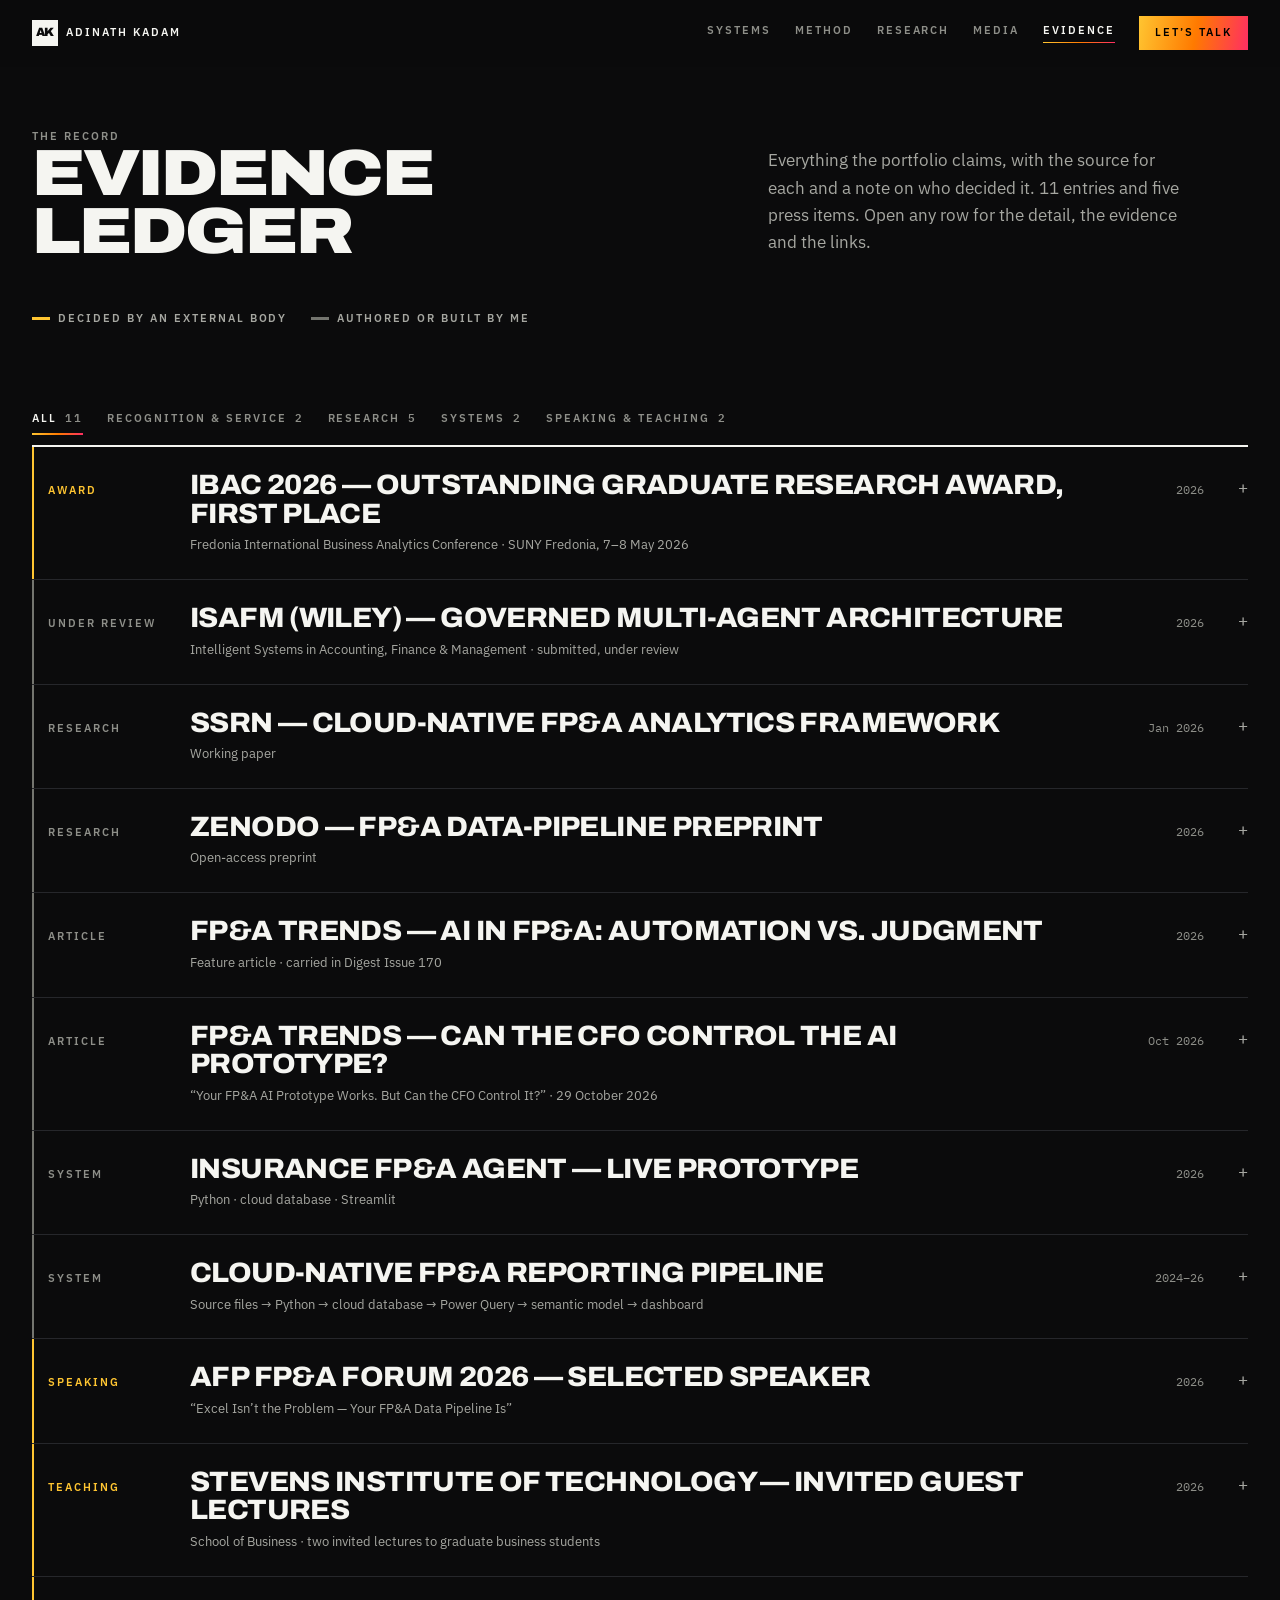
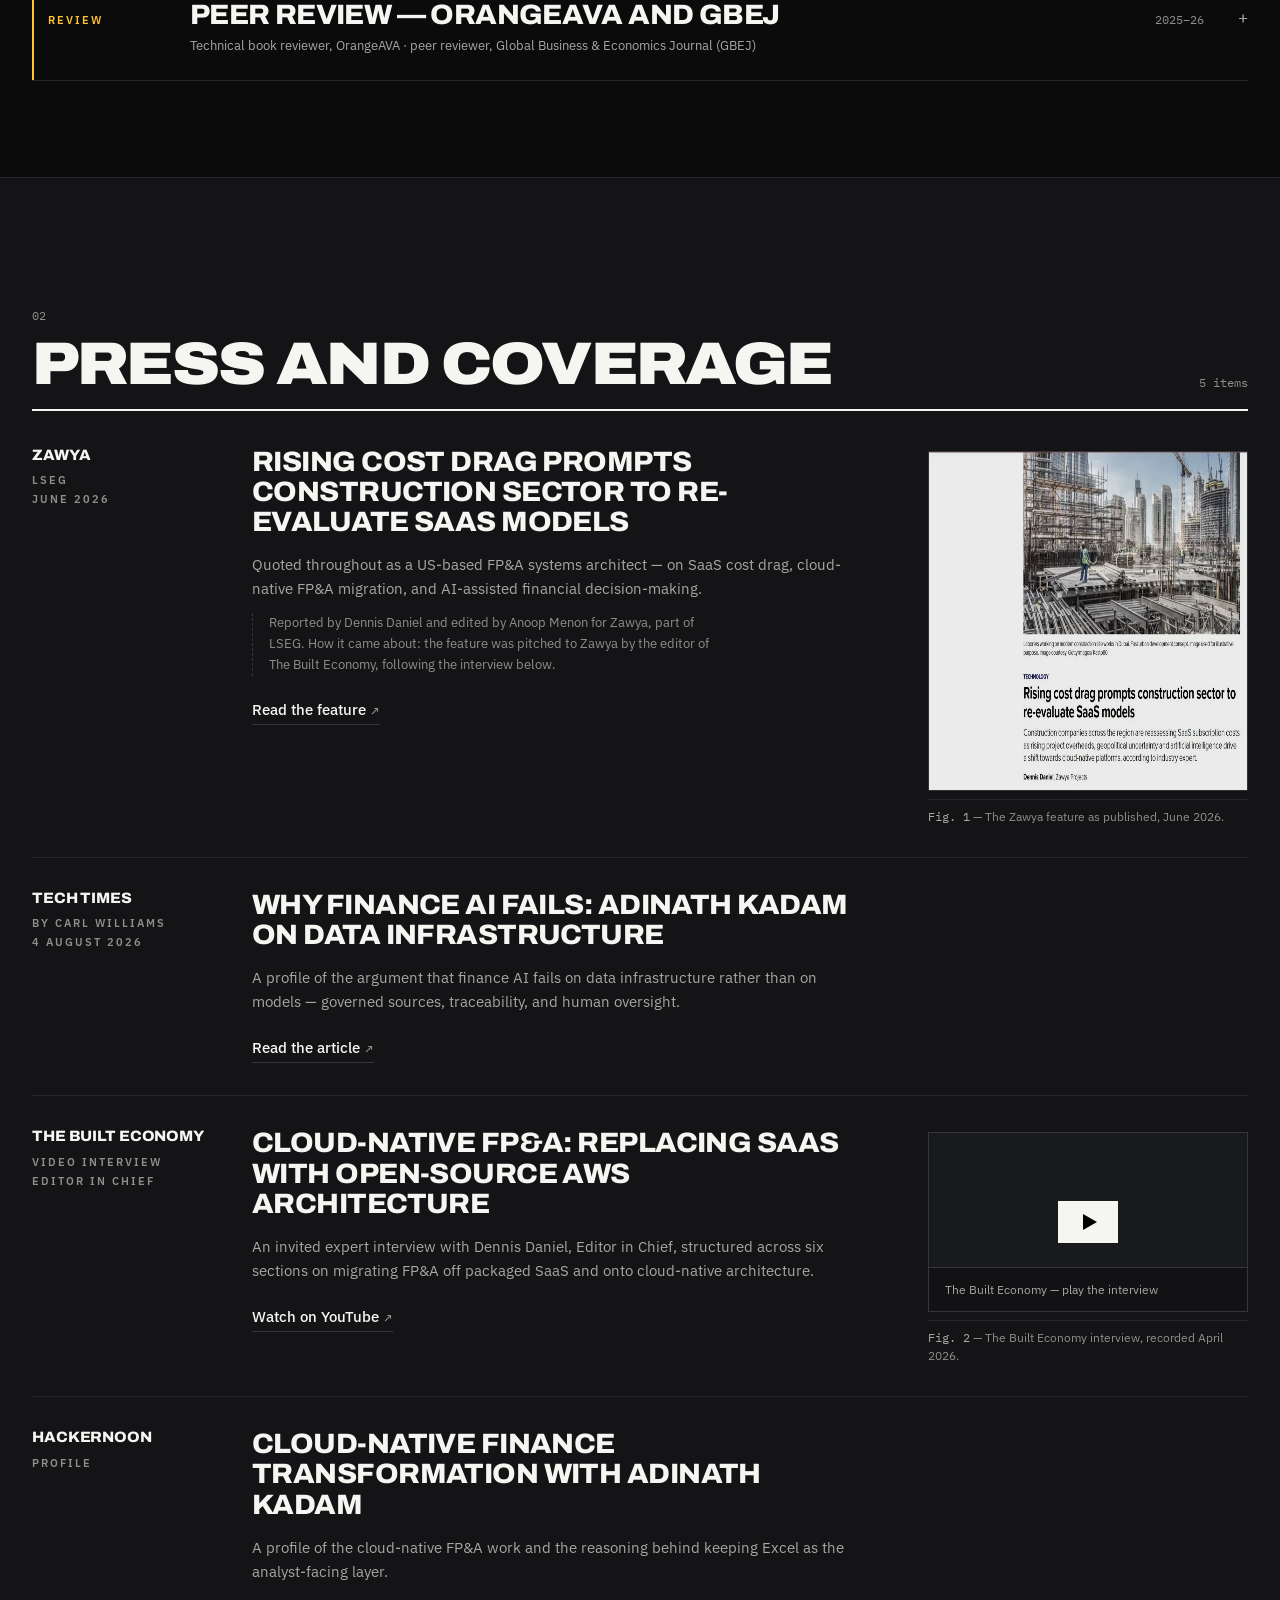
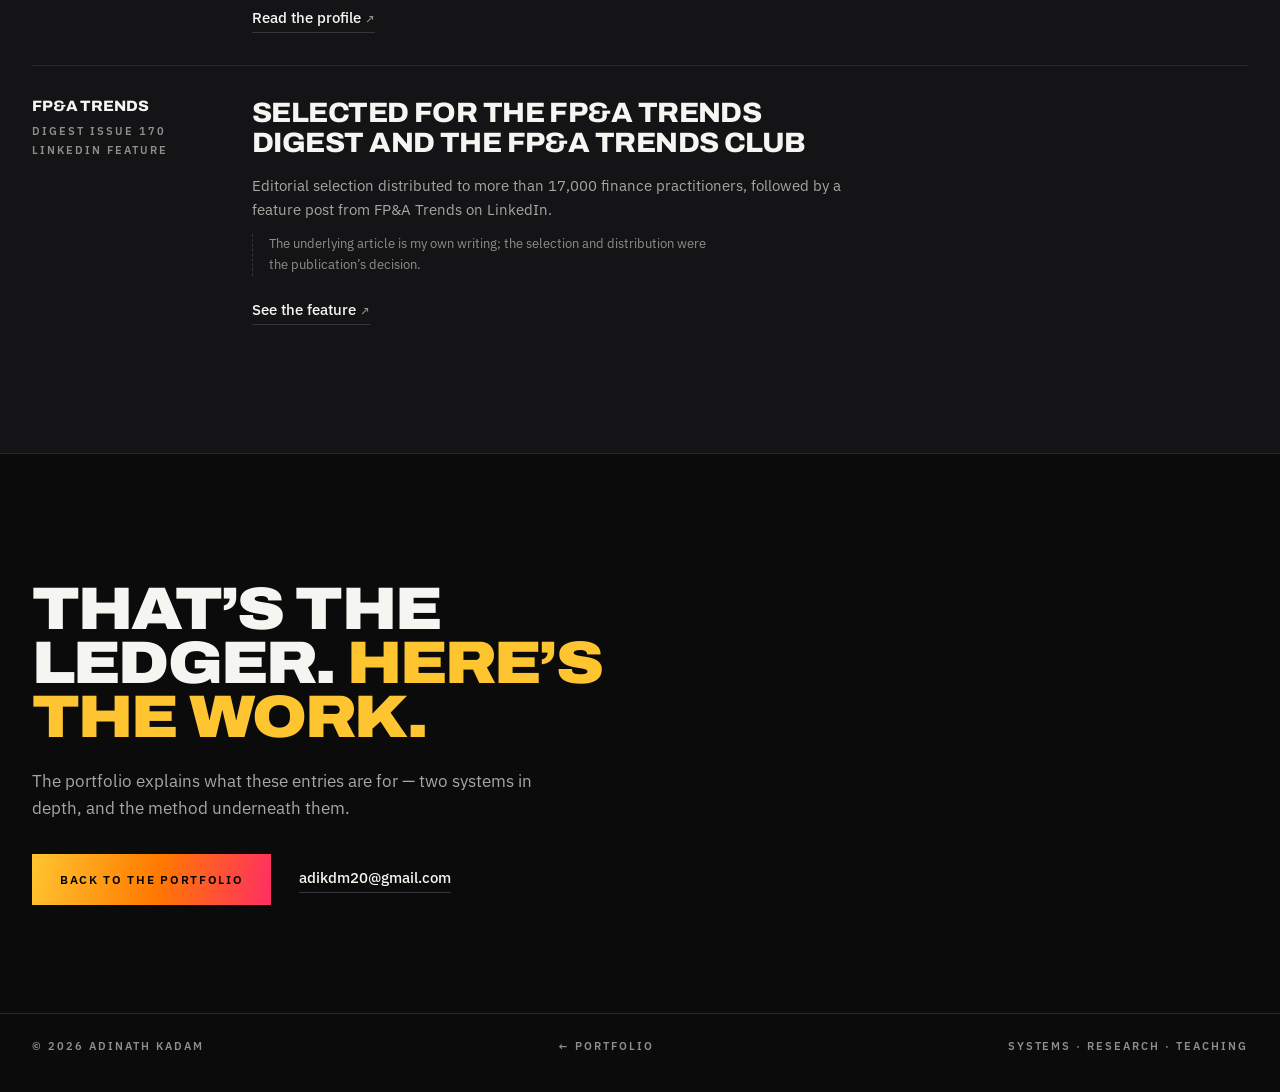
==== commit 8ca0896f: "Remove every sponsored and paid reference from the site The media section deck no longer describes a" ====
--- a/record.html
+++ b/record.html
@@ -45,7 +45,7 @@
     <p class="sub">Everything the portfolio claims, with the source for each and a note on who decided it. <span id="recCount">10</span> entries and five press items. Open any row for the detail, the evidence and the links.</p>
     <div class="keys">
       <span class="key"><i style="background:var(--volt)"></i>Decided by an external body</span>
-      <span class="key"><i style="background:var(--chalk-3)"></i>Authored, built or placed by me</span>
+      <span class="key"><i style="background:var(--chalk-3)"></i>Authored or built by me</span>
     </div>
   </header>
 </div>
--- a/files/site.css
+++ b/files/site.css
@@ -311,7 +311,6 @@
 .media .outlet{font-family:var(--f-disp);font-weight:800;font-stretch:104%;text-transform:uppercase;font-size:15px;letter-spacing:-.008em}
 .media .meta{margin-top:8px;font-size:var(--lab);font-weight:600;letter-spacing:var(--lab-t);text-transform:uppercase;color:var(--chalk-2b)}
 .media .head{margin-top:16px;font-size:15px;color:var(--chalk-2);line-height:1.45}
-.media a.is-channel .outlet{color:var(--chalk-2b)}   /* placed coverage reads greyer, as in the ledger */
 .media .go{margin-top:16px;font-size:var(--lab);font-weight:600;letter-spacing:var(--lab-t);text-transform:uppercase;color:var(--chalk-2b)}
 @media(max-width:900px){.media{grid-template-columns:1fr}}
 
@@ -393,7 +392,6 @@
 .clip:last-child{border-bottom:0}
 .clip-fig{padding-top:4px}
 .clip-outlet{font-family:var(--f-disp);font-weight:800;font-stretch:104%;text-transform:uppercase;font-size:15px;letter-spacing:-.008em;line-height:1.1}
-.clip.channel .clip-outlet{color:var(--chalk-2b)}
 .clip-meta{margin-top:8px;font-size:var(--lab);font-weight:600;letter-spacing:var(--lab-t);text-transform:uppercase;color:var(--chalk-2b);line-height:1.7}
 .clip-meta span{display:block}
 .clip-head{font-family:var(--f-disp);font-weight:800;font-stretch:104%;font-size:var(--d2);line-height:1.08;letter-spacing:-.02em;text-transform:uppercase;max-width:34ch}
